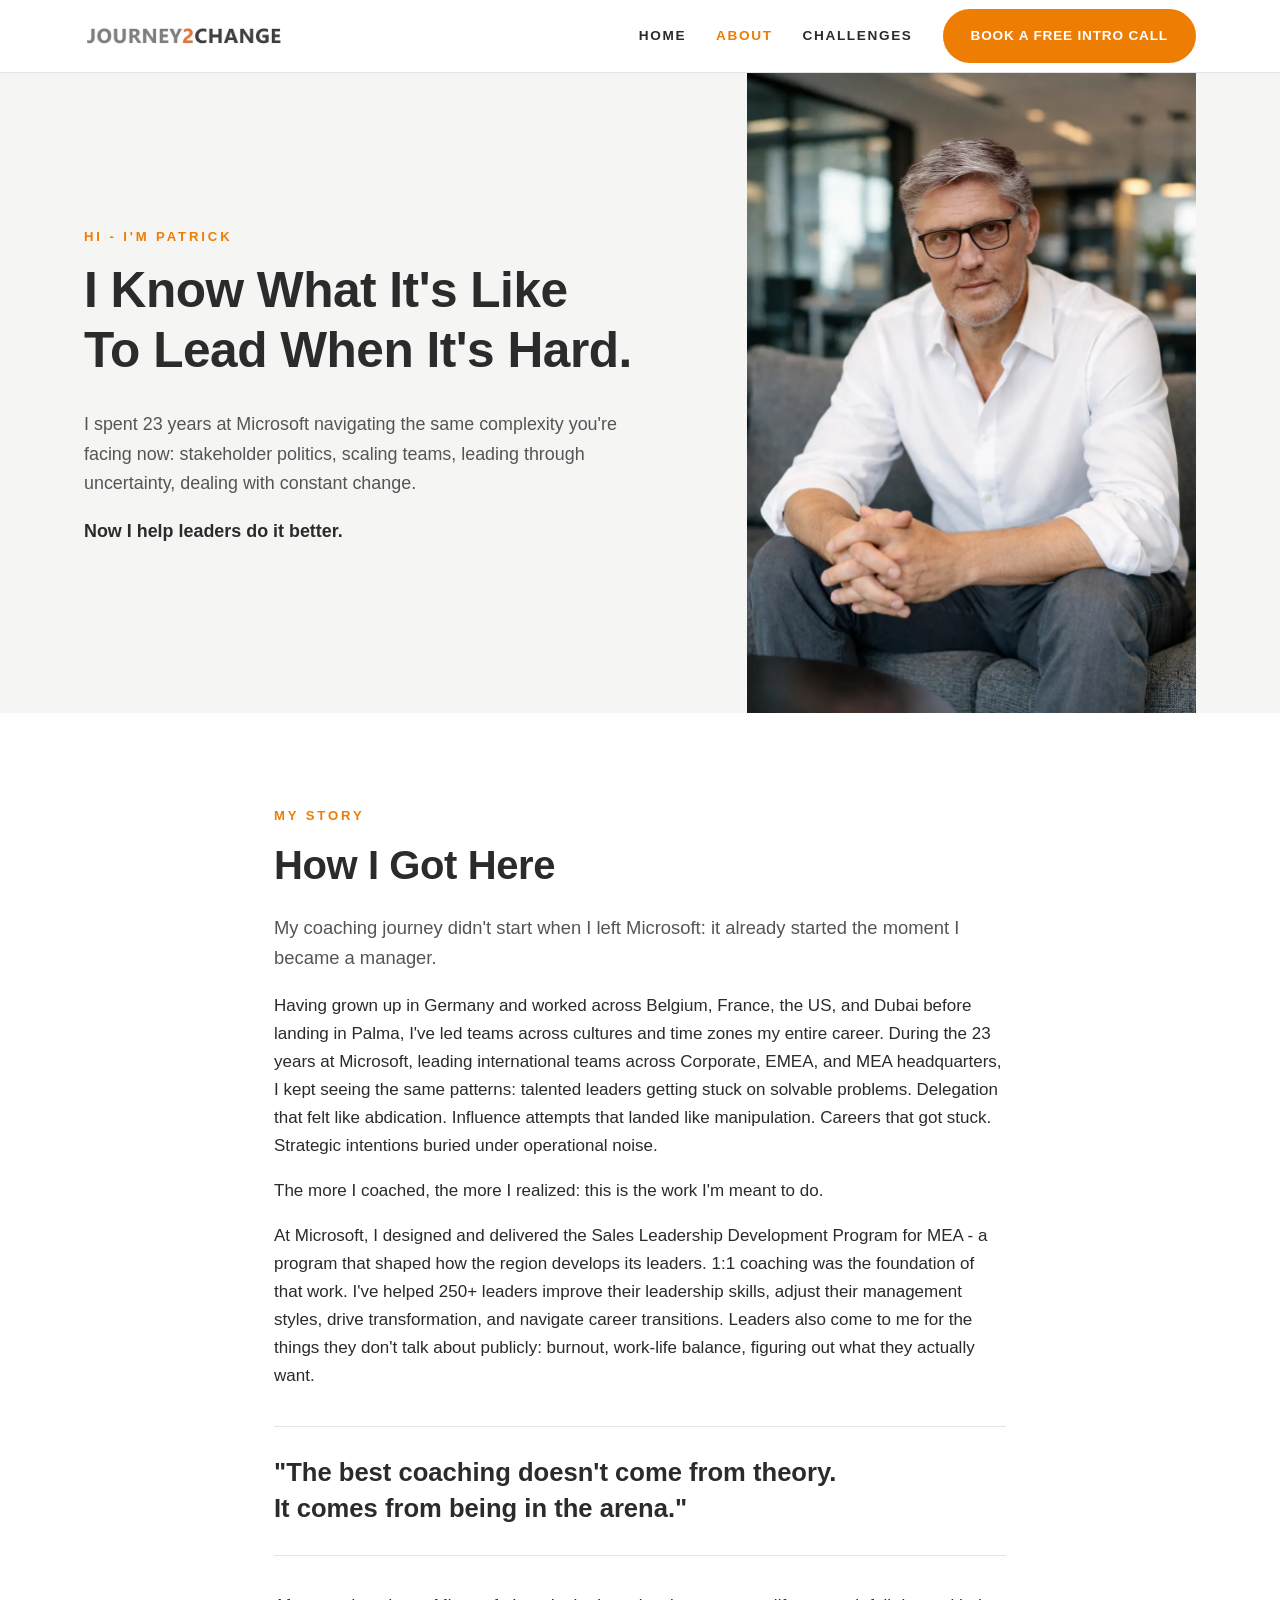
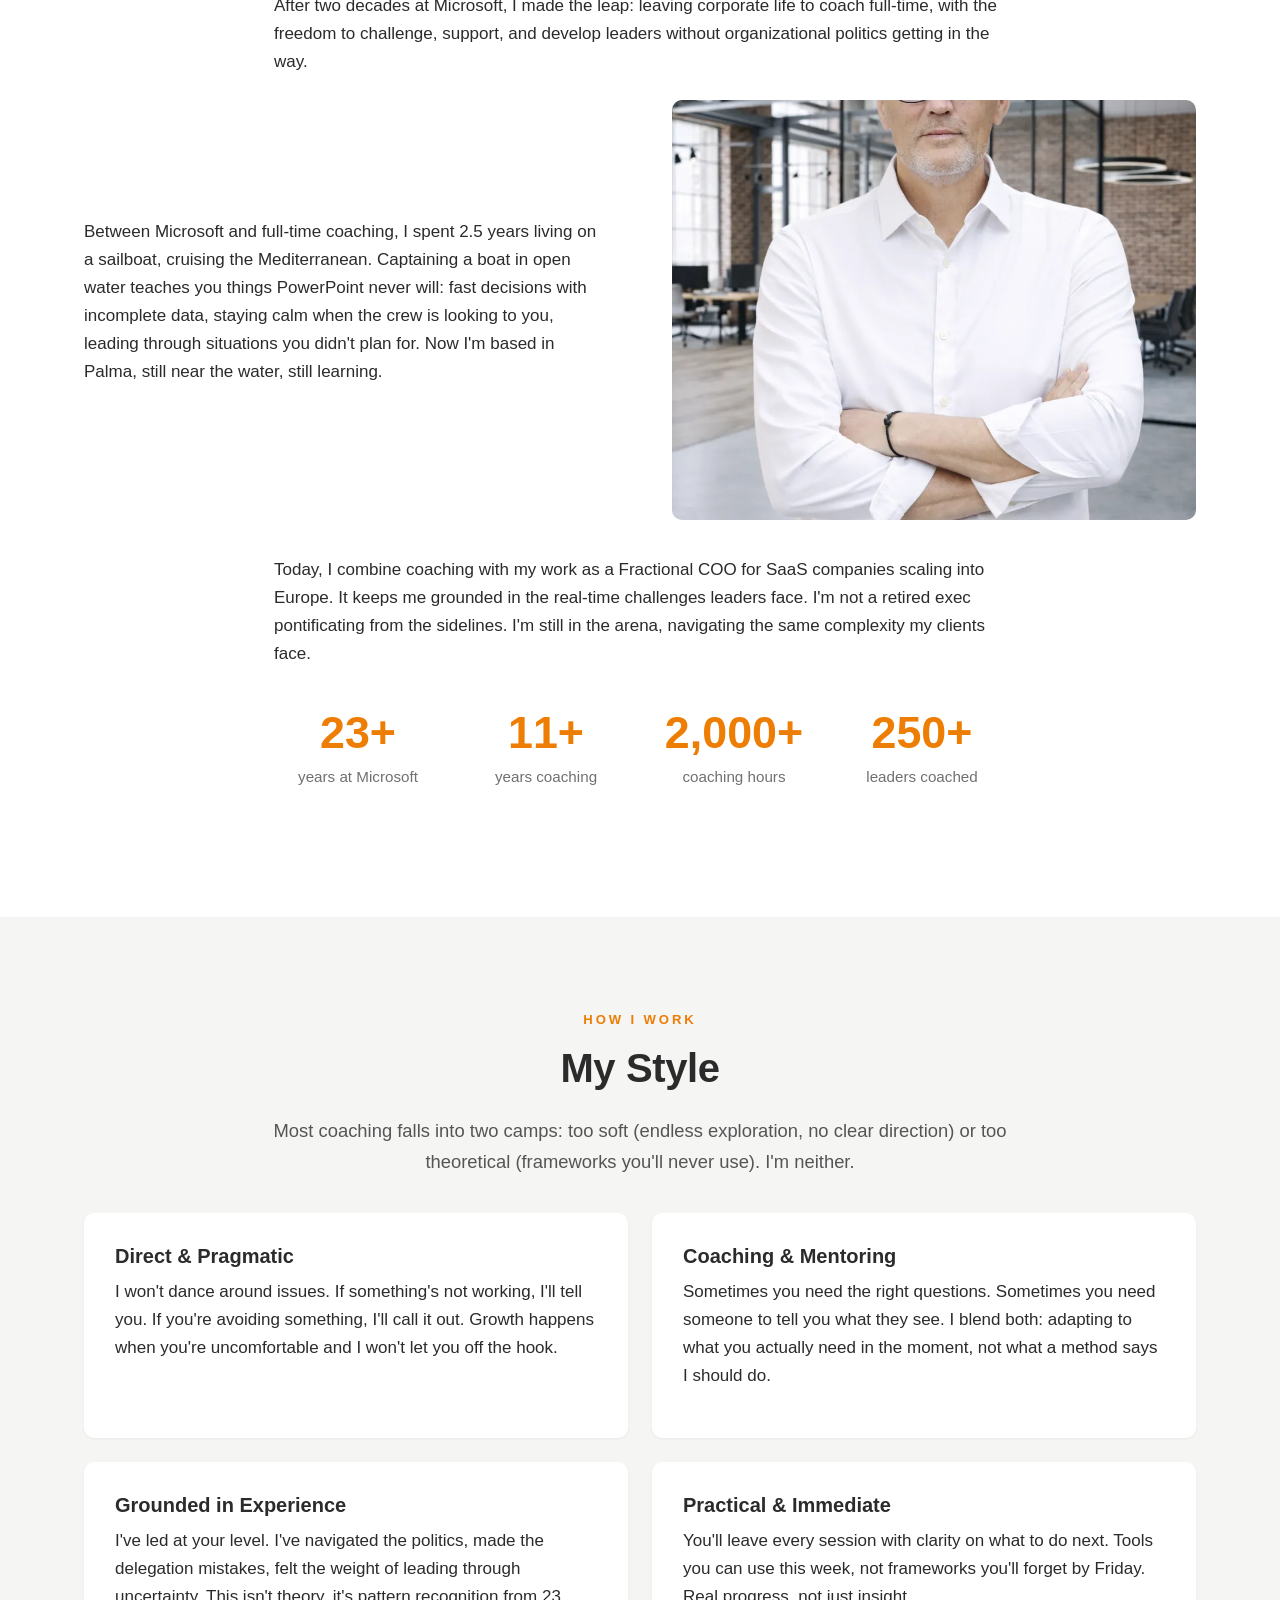
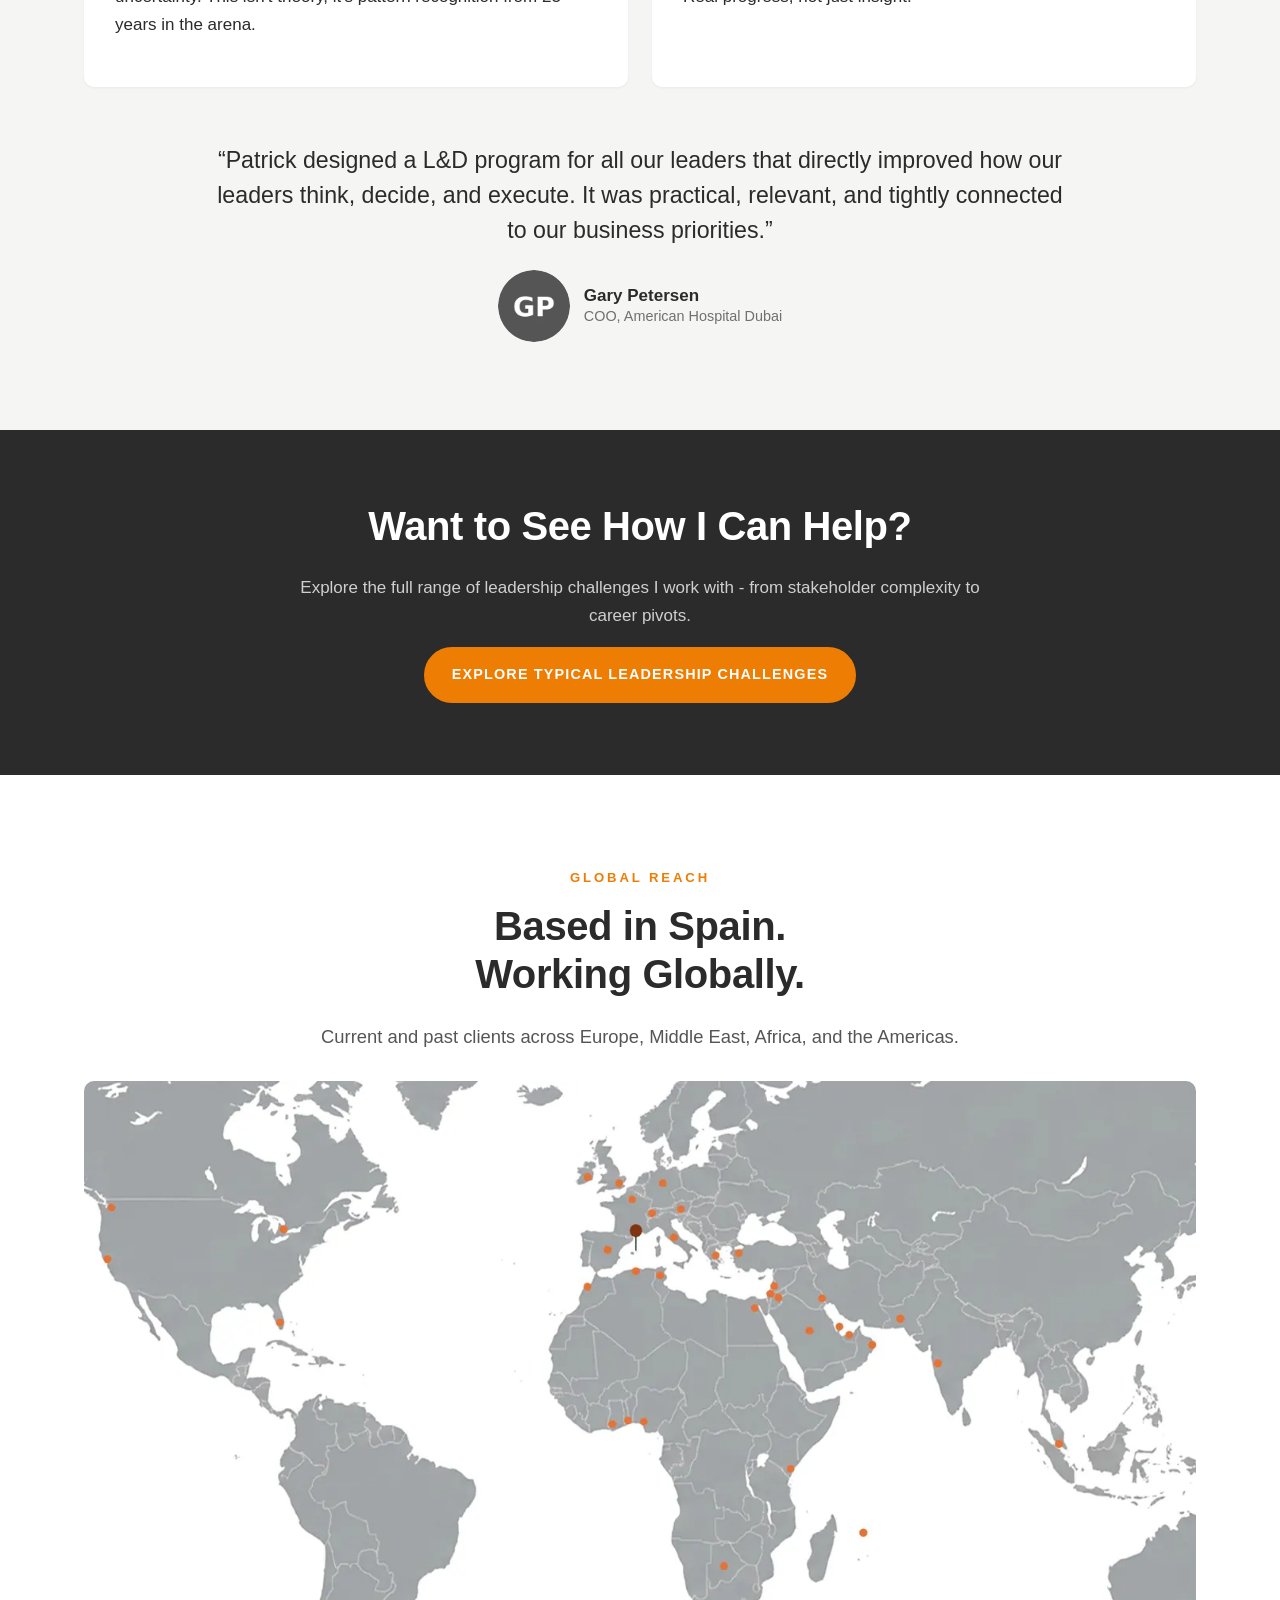
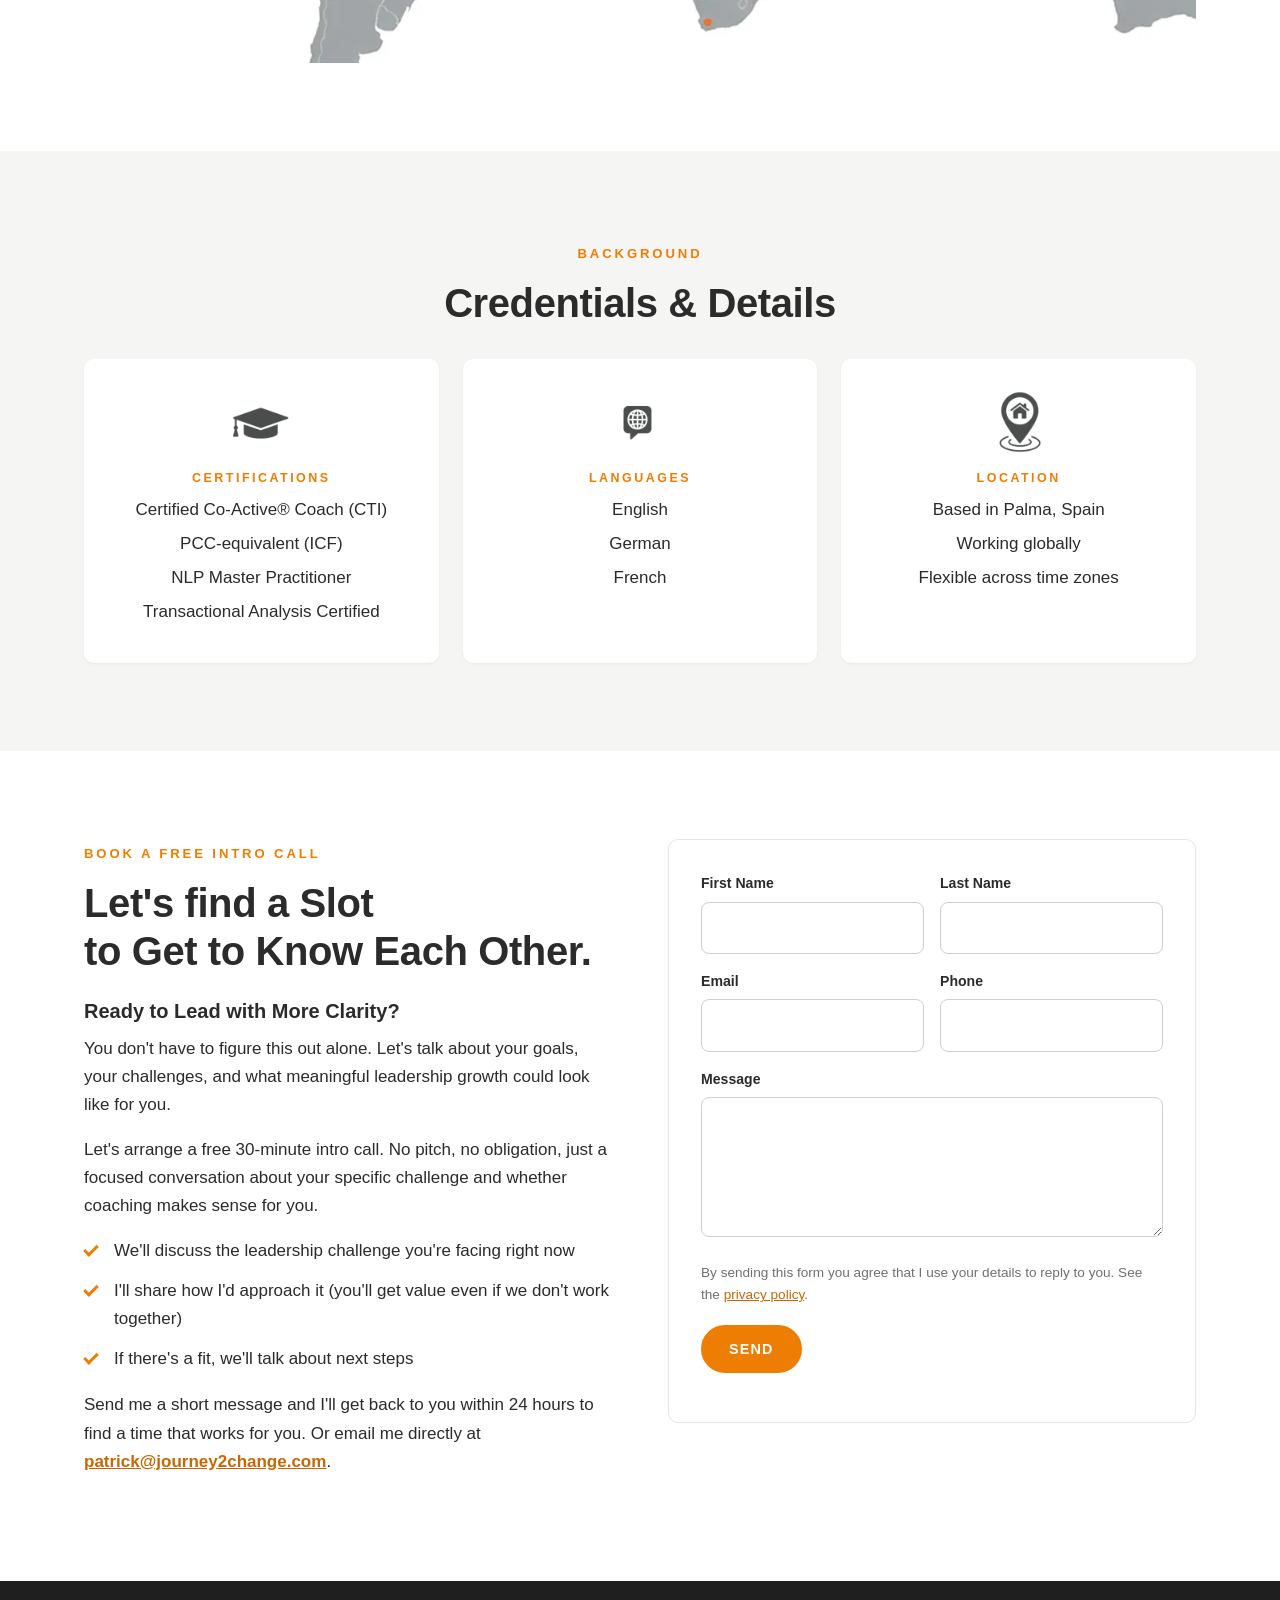
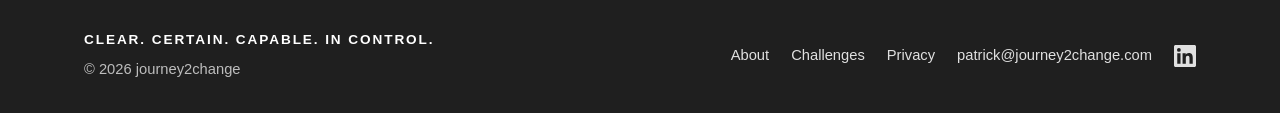
==== about.html @ 8d1d3233 "Rebuild journey2change.com as a static site Home, About, Leadership Challenges and Privacy pages, ca" ====
<!doctype html>
<html lang="en">
<head>
  <meta charset="utf-8">
  <meta name="viewport" content="width=device-width, initial-scale=1">
  <title>About Patrick — Executive Coach | journey2change</title>
  <meta name="description" content="23 years at Microsoft, 11+ years coaching, 250+ leaders coached. Certified Co-Active coach based in Palma, Spain, working globally.">
  <link rel="canonical" href="https://www.journey2change.com/about">
  <meta property="og:type" content="website">
  <meta property="og:title" content="About Patrick — Executive Coach | journey2change">
  <meta property="og:description" content="23 years at Microsoft, 11+ years coaching, 250+ leaders coached. Certified Co-Active coach based in Palma, Spain, working globally.">
  <meta property="og:url" content="https://www.journey2change.com/about">
  <meta property="og:image" content="https://www.journey2change.com/images/og-image.jpg">
  <link rel="icon" href="/favicon.png">
  <link rel="stylesheet" href="/css/style.css">
</head>
<body>

<header class="site-header">
  <div class="container">
    <a class="brand" href="/" aria-label="journey2change home"><img src="/images/logo-j2c.webp" alt="Journey2Change" width="200" height="20"></a>
    <button class="nav-toggle" aria-label="Open menu" aria-expanded="false"><span></span><span></span><span></span></button>
    <nav class="nav" aria-label="Main">
      <a href="/">Home</a>
      <a href="/about" aria-current="page">About</a>
      <a href="/leadership-challenges">Challenges</a>
      <a class="btn" href="#contact">Book a free intro call</a>
    </nav>
  </div>
</header>

<main>

<!-- ============ HERO ============ -->
<section class="hero">
  <div class="container">
    <div class="hero-text">
      <span class="eyebrow">Hi - I'm Patrick</span>
      <h1>I Know What It's Like<br>To Lead When It's Hard.</h1>
      <p>I spent 23 years at Microsoft navigating the same complexity you're facing now: stakeholder politics, scaling teams, leading through uncertainty, dealing with constant change.</p>
      <p><strong>Now I help leaders do it better.</strong></p>
    </div>
    <div class="hero-img">
      <img src="/images/patrick-greysofa.webp" alt="Patrick sitting on a grey sofa" width="900" height="1350" fetchpriority="high">
    </div>
  </div>
</section>

<!-- ============ MY STORY ============ -->
<section id="story">
  <div class="container narrow">
    <span class="eyebrow">My Story</span>
    <h2>How I Got Here</h2>
    <p class="lead">My coaching journey didn't start when I left Microsoft: it already started the moment I became a manager.</p>
    <p>Having grown up in Germany and worked across Belgium, France, the US, and Dubai before landing in Palma, I've led teams across cultures and time zones my entire career. During the 23 years at Microsoft, leading international teams across Corporate, EMEA, and MEA headquarters, I kept seeing the same patterns: talented leaders getting stuck on solvable problems. Delegation that felt like abdication. Influence attempts that landed like manipulation. Careers that got stuck. Strategic intentions buried under operational noise.</p>
    <p>The more I coached, the more I realized: this is the work I'm meant to do.</p>
    <p>At Microsoft, I designed and delivered the Sales Leadership Development Program for MEA - a program that shaped how the region develops its leaders. 1:1 coaching was the foundation of that work. I've helped 250+ leaders improve their leadership skills, adjust their management styles, drive transformation, and navigate career transitions. Leaders also come to me for the things they don't talk about publicly: burnout, work-life balance, figuring out what they actually want.</p>

    <div class="pull-quote">"The best coaching doesn't come from theory.<br>It comes from being in the arena."</div>

    <p>After two decades at Microsoft, I made the leap: leaving corporate life to coach full-time, with the freedom to challenge, support, and develop leaders without organizational politics getting in the way.</p>
  </div>

  <div class="container split" style="margin-top:24px">
    <div>
      <p>Between Microsoft and full-time coaching, I spent 2.5 years living on a sailboat, cruising the Mediterranean. Captaining a boat in open water teaches you things PowerPoint never will: fast decisions with incomplete data, staying calm when the crew is looking to you, leading through situations you didn't plan for. Now I'm based in Palma, still near the water, still learning.</p>
    </div>
    <div>
      <!-- SAILING PHOTO: replace this portrait with images/sailing.webp once the file is available -->
      <img class="portrait story-img" src="/images/patrick-glasshall.webp" alt="Patrick" loading="lazy" width="900" height="1350" style="max-height:420px">
    </div>
  </div>

  <div class="container narrow" style="margin-top:36px">
    <p>Today, I combine coaching with my work as a Fractional COO for SaaS companies scaling into Europe. It keeps me grounded in the real-time challenges leaders face. I'm not a retired exec pontificating from the sidelines. I'm still in the arena, navigating the same complexity my clients face.</p>
    <div class="stats">
      <div><div class="stat-num">23+</div><div class="stat-label">years at Microsoft</div></div>
      <div><div class="stat-num">11+</div><div class="stat-label">years coaching</div></div>
      <div><div class="stat-num">2,000+</div><div class="stat-label">coaching hours</div></div>
      <div><div class="stat-num">250+</div><div class="stat-label">leaders coached</div></div>
    </div>
  </div>
</section>

<!-- ============ MY STYLE ============ -->
<section class="section-soft" id="style">
  <div class="container">
    <div class="center narrow">
      <span class="eyebrow">How I Work</span>
      <h2>My Style</h2>
      <p class="lead">Most coaching falls into two camps: too soft (endless exploration, no clear direction) or too theoretical (frameworks you'll never use). I'm neither.</p>
    </div>
    <div class="style-grid" style="margin-top:36px">
      <div class="card"><h3>Direct &amp; Pragmatic</h3><p>I won't dance around issues. If something's not working, I'll tell you. If you're avoiding something, I'll call it out. Growth happens when you're uncomfortable and I won't let you off the hook.</p></div>
      <div class="card"><h3>Coaching &amp; Mentoring</h3><p>Sometimes you need the right questions. Sometimes you need someone to tell you what they see. I blend both: adapting to what you actually need in the moment, not what a method says I should do.</p></div>
      <div class="card"><h3>Grounded in Experience</h3><p>I've led at your level. I've navigated the politics, made the delegation mistakes, felt the weight of leading through uncertainty. This isn't theory, it's pattern recognition from 23 years in the arena.</p></div>
      <div class="card"><h3>Practical &amp; Immediate</h3><p>You'll leave every session with clarity on what to do next. Tools you can use this week, not frameworks you'll forget by Friday. Real progress, not just insight.</p></div>
    </div>

    <div class="feature-quote">
      <blockquote>“Patrick designed a L&amp;D program for all our leaders that directly improved how our leaders think, decide, and execute. It was practical, relevant, and tightly connected to our business priorities.”</blockquote>
      <div class="person">
        <img src="/images/clients/gary-petersen.webp" alt="Gary Petersen" loading="lazy">
        <div><div class="person-name">Gary Petersen</div><div class="person-role">COO, American Hospital Dubai</div></div>
      </div>
    </div>
  </div>
</section>

<!-- ============ CHALLENGES TEASER ============ -->
<section class="cta-band">
  <div class="container narrow">
    <h2>Want to See How I Can Help?</h2>
    <p>Explore the full range of leadership challenges I work with - from stakeholder complexity to career pivots.</p>
    <div class="btn-row" style="justify-content:center"><a class="btn" href="/leadership-challenges">Explore typical leadership challenges</a></div>
  </div>
</section>

<!-- ============ GLOBAL REACH ============ -->
<section id="global">
  <div class="container">
    <div class="center narrow">
      <span class="eyebrow">Global Reach</span>
      <h2>Based in Spain.<br>Working Globally.</h2>
      <p class="lead">Current and past clients across Europe, Middle East, Africa, and the Americas.</p>
    </div>
    <div class="map" style="margin-top:28px"><img src="/images/world-map.webp" alt="World map showing client locations across Europe, the Middle East, Africa and the Americas" loading="lazy" width="1400" height="733"></div>
  </div>
</section>

<!-- ============ CREDENTIALS ============ -->
<section class="section-soft" id="credentials">
  <div class="container">
    <div class="center">
      <span class="eyebrow">Background</span>
      <h2>Credentials &amp; Details</h2>
    </div>
    <div class="cred-grid" style="margin-top:32px">
      <div class="card">
        <img src="/images/icons/certifications.webp" alt="" loading="lazy">
        <span class="label">Certifications</span>
        <ul><li>Certified Co-Active® Coach (CTI)</li><li>PCC-equivalent (ICF)</li><li>NLP Master Practitioner</li><li>Transactional Analysis Certified</li></ul>
      </div>
      <div class="card">
        <img src="/images/icons/languages.webp" alt="" loading="lazy">
        <span class="label">Languages</span>
        <ul><li>English</li><li>German</li><li>French</li></ul>
      </div>
      <div class="card">
        <img src="/images/icons/location.webp" alt="" loading="lazy">
        <span class="label">Location</span>
        <ul><li>Based in Palma, Spain</li><li>Working globally</li><li>Flexible across time zones</li></ul>
      </div>
    </div>
  </div>
</section>

<!-- ============ CONTACT ============ -->
<section id="contact">
  <div class="container contact-grid">
    <div>
      <span class="eyebrow">Book a Free Intro Call</span>
      <h2>Let's find a Slot<br>to Get to Know Each Other.</h2>
      <h3>Ready to Lead with More Clarity?</h3>
      <p>You don't have to figure this out alone. Let's talk about your goals, your challenges, and what meaningful leadership growth could look like for you.</p>
      <p>Let's arrange a free 30-minute intro call. No pitch, no obligation, just a focused conversation about your specific challenge and whether coaching makes sense for you.</p>
      <ul class="check-list">
        <li>We'll discuss the leadership challenge you're facing right now</li>
        <li>I'll share how I'd approach it (you'll get value even if we don't work together)</li>
        <li>If there's a fit, we'll talk about next steps</li>
      </ul>
      <p class="contact-direct">Send me a short message and I'll get back to you within 24 hours to find a time that works for you. Or email me directly at <a href="mailto:patrick@journey2change.com">patrick@journey2change.com</a>.</p>
    </div>

    <form class="contact-form">
      <div class="form-row">
        <div class="field"><label for="fn">First Name</label><input id="fn" name="first_name" autocomplete="given-name" required></div>
        <div class="field"><label for="ln">Last Name</label><input id="ln" name="last_name" autocomplete="family-name"></div>
      </div>
      <div class="form-row">
        <div class="field"><label for="em">Email</label><input id="em" name="email" type="email" autocomplete="email" required></div>
        <div class="field"><label for="ph">Phone</label><input id="ph" name="phone" type="tel" autocomplete="tel"></div>
      </div>
      <div class="field"><label for="msg">Message</label><textarea id="msg" name="message" required></textarea></div>
      <input class="hp" type="text" name="_gotcha" tabindex="-1" autocomplete="off" aria-hidden="true">
      <p class="form-consent">By sending this form you agree that I use your details to reply to you. See the <a href="/privacy">privacy policy</a>.</p>
      <button class="btn" type="submit">Send</button>
      <p class="form-status" role="status" aria-live="polite"></p>
    </form>
  </div>
</section>

</main>

<footer class="site-footer">
  <div class="container">
    <div>
      <div class="footer-tagline">CLEAR. CERTAIN. CAPABLE. IN CONTROL.</div>
      <div style="margin-top:6px">© <span data-year>2026</span> journey2change</div>
    </div>
    <div class="footer-links">
      <a href="/about">About</a>
      <a href="/leadership-challenges">Challenges</a>
      <a href="/privacy">Privacy</a>
      <a href="mailto:patrick@journey2change.com">patrick@journey2change.com</a>
      <a href="https://www.linkedin.com/in/patrickschellscheidt/" target="_blank" rel="noopener" aria-label="LinkedIn"><svg viewBox="0 0 24 24" aria-hidden="true"><path d="M20.45 20.45h-3.56v-5.57c0-1.33-.02-3.04-1.85-3.04-1.85 0-2.14 1.45-2.14 2.94v5.67H9.34V9h3.42v1.56h.05c.48-.9 1.64-1.85 3.37-1.85 3.6 0 4.27 2.37 4.27 5.46v6.28zM5.34 7.43a2.06 2.06 0 1 1 0-4.13 2.06 2.06 0 0 1 0 4.13zM7.12 20.45H3.56V9h3.56v11.45zM22.22 0H1.77C.79 0 0 .77 0 1.73v20.54C0 23.23.79 24 1.77 24h20.45c.98 0 1.78-.77 1.78-1.73V1.73C24 .77 23.2 0 22.22 0z"/></svg></a>
    </div>
  </div>
</footer>

<script src="/js/site.js" defer></script>
</body>
</html>
---- css/style.css ----
/* =========================================================
   journey2change — shared styles
   Colours and fonts live at the top so they are easy to change.
   ========================================================= */

:root {
  --orange: #EE7D04;
  --orange-dark: #C96800;
  --ink: #2B2B2B;
  --ink-soft: #555555;
  --muted: #707070;
  --line: #E4E4E4;
  --bg: #FFFFFF;
  --bg-soft: #F5F5F4;
  --bg-dark: #2B2B2B;
  --radius: 10px;
  --max: 1160px;
  --font: "Avenir Next", Avenir, "Segoe UI", "Helvetica Neue", Helvetica, Arial, sans-serif;
}

*, *::before, *::after { box-sizing: border-box; }

html { scroll-behavior: smooth; scroll-padding-top: 84px; }

body {
  margin: 0;
  font-family: var(--font);
  font-size: 17px;
  line-height: 1.65;
  color: var(--ink);
  background: var(--bg);
  -webkit-font-smoothing: antialiased;
}

img { max-width: 100%; height: auto; display: block; }
a { color: var(--orange-dark); }
a:hover { color: var(--orange); }

h1, h2, h3, h4 { line-height: 1.2; margin: 0 0 .6em; font-weight: 700; color: var(--ink); }
h1 { font-size: clamp(2rem, 4.2vw, 3.1rem); letter-spacing: -.01em; }
h2 { font-size: clamp(1.7rem, 3.2vw, 2.5rem); letter-spacing: -.01em; }
h3 { font-size: 1.25rem; }
p { margin: 0 0 1em; }

.container { max-width: var(--max); margin: 0 auto; padding: 0 24px; }

.eyebrow {
  display: inline-block;
  color: var(--orange);
  font-size: .82rem;
  font-weight: 700;
  letter-spacing: .22em;
  text-transform: uppercase;
  margin-bottom: 14px;
}

.lead { font-size: 1.15rem; color: var(--ink-soft); }
.accent { color: var(--orange); }

section { padding: 88px 0; }
.section-soft { background: var(--bg-soft); }
.section-dark { background: var(--bg-dark); color: #F2F2F2; }
.section-dark h2, .section-dark h3 { color: #FFFFFF; }
.center { text-align: center; }
.narrow { max-width: 780px; margin-left: auto; margin-right: auto; }

/* ---------- Header ---------- */
.site-header {
  position: sticky; top: 0; z-index: 50;
  background: rgba(255,255,255,.96);
  backdrop-filter: blur(6px);
  border-bottom: 1px solid var(--line);
}
.site-header .container { display: flex; align-items: center; justify-content: space-between; height: 72px; gap: 20px; }
.brand img { width: 200px; }
.nav { display: flex; align-items: center; gap: 30px; }
.nav a { color: var(--ink); text-decoration: none; font-size: .85rem; font-weight: 600; letter-spacing: .12em; text-transform: uppercase; }
.nav a:hover, .nav a[aria-current="page"] { color: var(--orange); }
.nav .btn { color: #fff; letter-spacing: .06em; }
.nav-toggle { display: none; background: none; border: 0; padding: 8px; cursor: pointer; }
.nav-toggle span { display: block; width: 24px; height: 2px; background: var(--ink); margin: 5px 0; transition: .2s; }

@media (max-width: 860px) {
  .nav-toggle { display: block; }
  .nav {
    position: absolute; top: 72px; left: 0; right: 0;
    flex-direction: column; align-items: flex-start; gap: 0;
    background: #fff; border-bottom: 1px solid var(--line);
    padding: 8px 24px 20px; display: none;
  }
  .nav.open { display: flex; }
  .nav a { padding: 12px 0; width: 100%; }
  .nav .btn { margin-top: 8px; width: auto; padding: 12px 22px; }
  .brand img { width: 170px; }
}

/* ---------- Buttons ---------- */
.btn {
  display: inline-block;
  background: var(--orange);
  color: #fff;
  text-decoration: none;
  font-weight: 700;
  font-size: .9rem;
  letter-spacing: .08em;
  text-transform: uppercase;
  padding: 14px 26px;
  border-radius: 999px;
  border: 2px solid var(--orange);
  transition: background .15s, color .15s;
  cursor: pointer;
  font-family: inherit;
}
.btn:hover { background: var(--orange-dark); border-color: var(--orange-dark); color: #fff; }
.btn-outline { background: transparent; color: var(--orange-dark); }
.btn-outline:hover { background: var(--orange); color: #fff; }
.btn-row { display: flex; flex-wrap: wrap; gap: 14px; margin-top: 10px; }
.btn-note { font-size: .92rem; color: var(--muted); margin-top: 14px; font-style: italic; }
.center .btn-row { justify-content: center; }

/* ---------- Hero ---------- */
.hero { padding: 0; background: var(--bg-soft); }
.hero .container { display: grid; grid-template-columns: 1.15fr .85fr; gap: 56px; align-items: center; }
.hero-text { padding: 72px 0; }
.hero-text p { font-size: 1.12rem; color: var(--ink-soft); max-width: 560px; }
.hero-text strong { color: var(--ink); }
.hero-img { align-self: stretch; }
.hero-img img { width: 100%; height: 100%; max-height: 640px; object-fit: cover; object-position: center 20%; }

@media (max-width: 860px) {
  .hero .container { grid-template-columns: 1fr; gap: 0; }
  .hero-text { padding: 48px 0 32px; }
  .hero-img { margin: 0 -24px; }
  .hero-img img { max-height: 460px; }
}

/* ---------- Stats ---------- */
.stats { display: grid; grid-template-columns: repeat(4, 1fr); gap: 20px; margin: 40px 0; text-align: center; }
.stat-num { font-size: clamp(2rem, 4vw, 2.8rem); font-weight: 700; color: var(--orange); line-height: 1.1; }
.stat-label { color: var(--muted); font-size: .95rem; margin-top: 6px; }
@media (max-width: 640px) { .stats { grid-template-columns: repeat(2, 1fr); row-gap: 32px; } }

/* ---------- Exec summary ---------- */
.summary-grid { display: grid; grid-template-columns: 1fr 1fr; gap: 28px 56px; }
.summary-grid h3 { margin-bottom: .4em; }
.summary-block { margin-bottom: 8px; }
@media (max-width: 760px) { .summary-grid { grid-template-columns: 1fr; } }

/* ---------- Lists ---------- */
.check-list { list-style: none; padding: 0; margin: 0 0 1em; }
.check-list li { position: relative; padding-left: 30px; margin-bottom: 12px; }
.check-list li::before {
  content: ""; position: absolute; left: 0; top: .45em;
  width: 14px; height: 8px;
  border-left: 3px solid var(--orange); border-bottom: 3px solid var(--orange);
  transform: rotate(-45deg);
}
.cross-list { list-style: none; padding: 0; margin: 0; }
.cross-list li { position: relative; padding-left: 30px; margin-bottom: 12px; }
.cross-list li::before { content: "\00d7"; position: absolute; left: 2px; top: -3px; font-size: 1.5rem; color: var(--muted); }
.question-list { list-style: none; padding: 0; margin: 0 0 1.4em; }
.question-list li { border-left: 3px solid var(--orange); padding: 6px 0 6px 18px; margin-bottom: 14px; font-weight: 600; }

/* ---------- Logos ---------- */
.logos { display: flex; flex-wrap: wrap; align-items: center; justify-content: center; gap: 28px 52px; margin-top: 24px; }
.logos img { height: 34px; width: auto; filter: grayscale(1); opacity: .75; transition: .2s; }
.logos img:hover { filter: none; opacity: 1; }
.logos img.tall { height: 48px; }
.logos-label { text-align: center; color: var(--muted); font-size: .85rem; letter-spacing: .2em; text-transform: uppercase; font-weight: 700; }

/* ---------- Two column ---------- */
.split { display: grid; grid-template-columns: 1fr 1fr; gap: 64px; align-items: center; }
.split.wide-text { grid-template-columns: 1.3fr .7fr; }
.split img.portrait { border-radius: var(--radius); width: 100%; max-height: 640px; object-fit: cover; }
@media (max-width: 860px) { .split, .split.wide-text { grid-template-columns: 1fr; gap: 36px; } }

/* ---------- Cards ---------- */
.cards { display: grid; gap: 24px; }
.cards-3 { grid-template-columns: repeat(3, 1fr); }
.cards-2 { grid-template-columns: repeat(2, 1fr); }
.cards-4 { grid-template-columns: repeat(4, 1fr); }
@media (max-width: 960px) { .cards-3, .cards-4 { grid-template-columns: 1fr 1fr; } }
@media (max-width: 640px) { .cards-3, .cards-2, .cards-4 { grid-template-columns: 1fr; } }

.card {
  background: #fff;
  border: 1px solid var(--line);
  border-radius: var(--radius);
  padding: 30px;
}
.section-soft .card { border-color: transparent; box-shadow: 0 1px 3px rgba(0,0,0,.05); }
.card h3 { margin-bottom: .5em; }
.card .outcome { border-top: 1px solid var(--line); margin-top: 18px; padding-top: 16px; }
.card .outcome strong { display: block; color: var(--orange); font-size: .8rem; letter-spacing: .18em; text-transform: uppercase; margin-bottom: 4px; }

.step-num { color: var(--orange); font-weight: 700; font-size: .8rem; letter-spacing: .2em; text-transform: uppercase; margin-bottom: 8px; }

/* ---------- Testimonials ---------- */
.quote-card { display: flex; flex-direction: column; justify-content: space-between; }
.quote-card blockquote { margin: 0 0 22px; font-size: 1.02rem; color: var(--ink); position: relative; padding-top: 30px; }
.quote-card blockquote::before {
  content: "\201C"; position: absolute; top: -14px; left: -4px;
  font-size: 4rem; line-height: 1; color: var(--orange); font-family: Georgia, serif;
}
.person { display: flex; align-items: center; gap: 14px; }
.person img { width: 56px; height: 56px; border-radius: 50%; object-fit: cover; flex: none; }
.person-name { font-weight: 700; line-height: 1.3; }
.person-role { color: var(--muted); font-size: .9rem; line-height: 1.35; }

.feature-quote { max-width: 860px; margin: 56px auto 0; text-align: center; }
.feature-quote blockquote { font-size: clamp(1.15rem, 2.2vw, 1.45rem); line-height: 1.5; margin: 0 0 22px; font-weight: 500; }
.feature-quote .person { justify-content: center; text-align: left; }
.feature-quote .person img { width: 72px; height: 72px; }

.pull-quote {
  border-top: 1px solid var(--line); border-bottom: 1px solid var(--line);
  padding: 28px 0; margin: 36px 0;
  font-size: clamp(1.25rem, 2.4vw, 1.6rem); font-weight: 700; line-height: 1.4;
}

/* ---------- CTA band ---------- */
.cta-band { background: var(--bg-dark); color: #EDEDED; text-align: center; padding: 72px 0; }
.cta-band h2 { color: #fff; }
.cta-band p { color: #CFCFCF; }
.cta-band .btn-note { color: #AFAFAF; }

/* ---------- Contact ---------- */
.contact-grid { display: grid; grid-template-columns: 1fr 1fr; gap: 56px; align-items: start; }
@media (max-width: 860px) { .contact-grid { grid-template-columns: 1fr; gap: 36px; } }
.contact-form { background: #fff; border-radius: var(--radius); padding: 32px; border: 1px solid var(--line); }
.form-row { display: grid; grid-template-columns: 1fr 1fr; gap: 16px; }
@media (max-width: 560px) { .form-row { grid-template-columns: 1fr; } }
.field { margin-bottom: 16px; }
.field label { display: block; font-size: .88rem; font-weight: 600; margin-bottom: 6px; }
.field input, .field textarea {
  width: 100%; font: inherit; font-size: 1rem;
  padding: 12px 14px; border: 1px solid #CFCFCF; border-radius: 8px; background: #fff; color: var(--ink);
}
.field input:focus, .field textarea:focus { outline: 2px solid var(--orange); outline-offset: 1px; border-color: var(--orange); }
.field textarea { min-height: 140px; resize: vertical; }
.hp { position: absolute; left: -9999px; }
.form-consent { font-size: .85rem; color: var(--muted); margin: 4px 0 18px; }
.form-status { margin-top: 14px; font-weight: 600; }
.form-status.ok { color: #2E7D32; }
.form-status.err { color: #C62828; }
.contact-direct { margin-top: 18px; }
.contact-direct a { font-weight: 700; }

/* ---------- Challenges page ---------- */
.chip-nav { display: flex; flex-wrap: wrap; gap: 10px; justify-content: center; margin-top: 28px; }
.chip-nav a { text-decoration: none; border: 1px solid var(--line); background: #fff; color: var(--ink); padding: 8px 18px; border-radius: 999px; font-size: .92rem; font-weight: 600; }
.chip-nav a:hover { border-color: var(--orange); color: var(--orange-dark); }

.overview { display: grid; grid-template-columns: repeat(4, 1fr); gap: 24px; margin-top: 44px; }
.overview h3 { font-size: 1.05rem; color: var(--orange); }
.overview ul { list-style: none; margin: 0; padding: 0; }
.overview li { margin-bottom: 8px; }
.overview a { color: var(--ink); text-decoration: none; }
.overview a:hover { color: var(--orange-dark); text-decoration: underline; }
@media (max-width: 860px) { .overview { grid-template-columns: 1fr 1fr; } }
@media (max-width: 520px) { .overview { grid-template-columns: 1fr; } }

.challenge-group { margin-bottom: 64px; }
.challenge-group > h2 { border-bottom: 3px solid var(--orange); display: inline-block; padding-bottom: 6px; margin-bottom: 28px; }
.challenge { background: #fff; border: 1px solid var(--line); border-radius: var(--radius); padding: 30px 32px; margin-bottom: 20px; }
.challenge h3 { font-size: 1.35rem; }
.challenge .cols { display: grid; grid-template-columns: 1fr 1fr; gap: 36px; }
@media (max-width: 760px) { .challenge .cols { grid-template-columns: 1fr; gap: 12px; } }
.label { color: var(--orange); font-size: .78rem; font-weight: 700; letter-spacing: .2em; text-transform: uppercase; margin-bottom: 8px; display: block; }
.challenge .feels p { color: var(--ink-soft); }

/* ---------- About page ---------- */
.style-grid { display: grid; grid-template-columns: 1fr 1fr; gap: 24px; }
@media (max-width: 760px) { .style-grid { grid-template-columns: 1fr; } }
.story-img { border-radius: var(--radius); }
.map img { width: 100%; border-radius: var(--radius); }
.cred-grid { display: grid; grid-template-columns: repeat(3, 1fr); gap: 24px; }
.cred-grid .card { text-align: center; }
.cred-grid img { width: 64px; height: 64px; object-fit: contain; margin: 0 auto 14px; }
.cred-grid ul { list-style: none; padding: 0; margin: 0; }
.cred-grid li { margin-bottom: 6px; }
@media (max-width: 760px) { .cred-grid { grid-template-columns: 1fr; } }

/* ---------- Legal page ---------- */
.legal h2 { font-size: 1.4rem; margin-top: 1.8em; }

/* ---------- Footer ---------- */
.site-footer { background: #1F1F1F; color: #BDBDBD; padding: 48px 0 32px; font-size: .92rem; }
.site-footer .container { display: flex; flex-wrap: wrap; justify-content: space-between; align-items: center; gap: 20px; }
.site-footer a { color: #E0E0E0; text-decoration: none; }
.site-footer a:hover { color: var(--orange); }
.footer-tagline { color: #fff; font-weight: 700; letter-spacing: .14em; font-size: .85rem; }
.footer-links { display: flex; flex-wrap: wrap; gap: 22px; align-items: center; }
.footer-links svg { width: 22px; height: 22px; fill: currentColor; vertical-align: middle; }
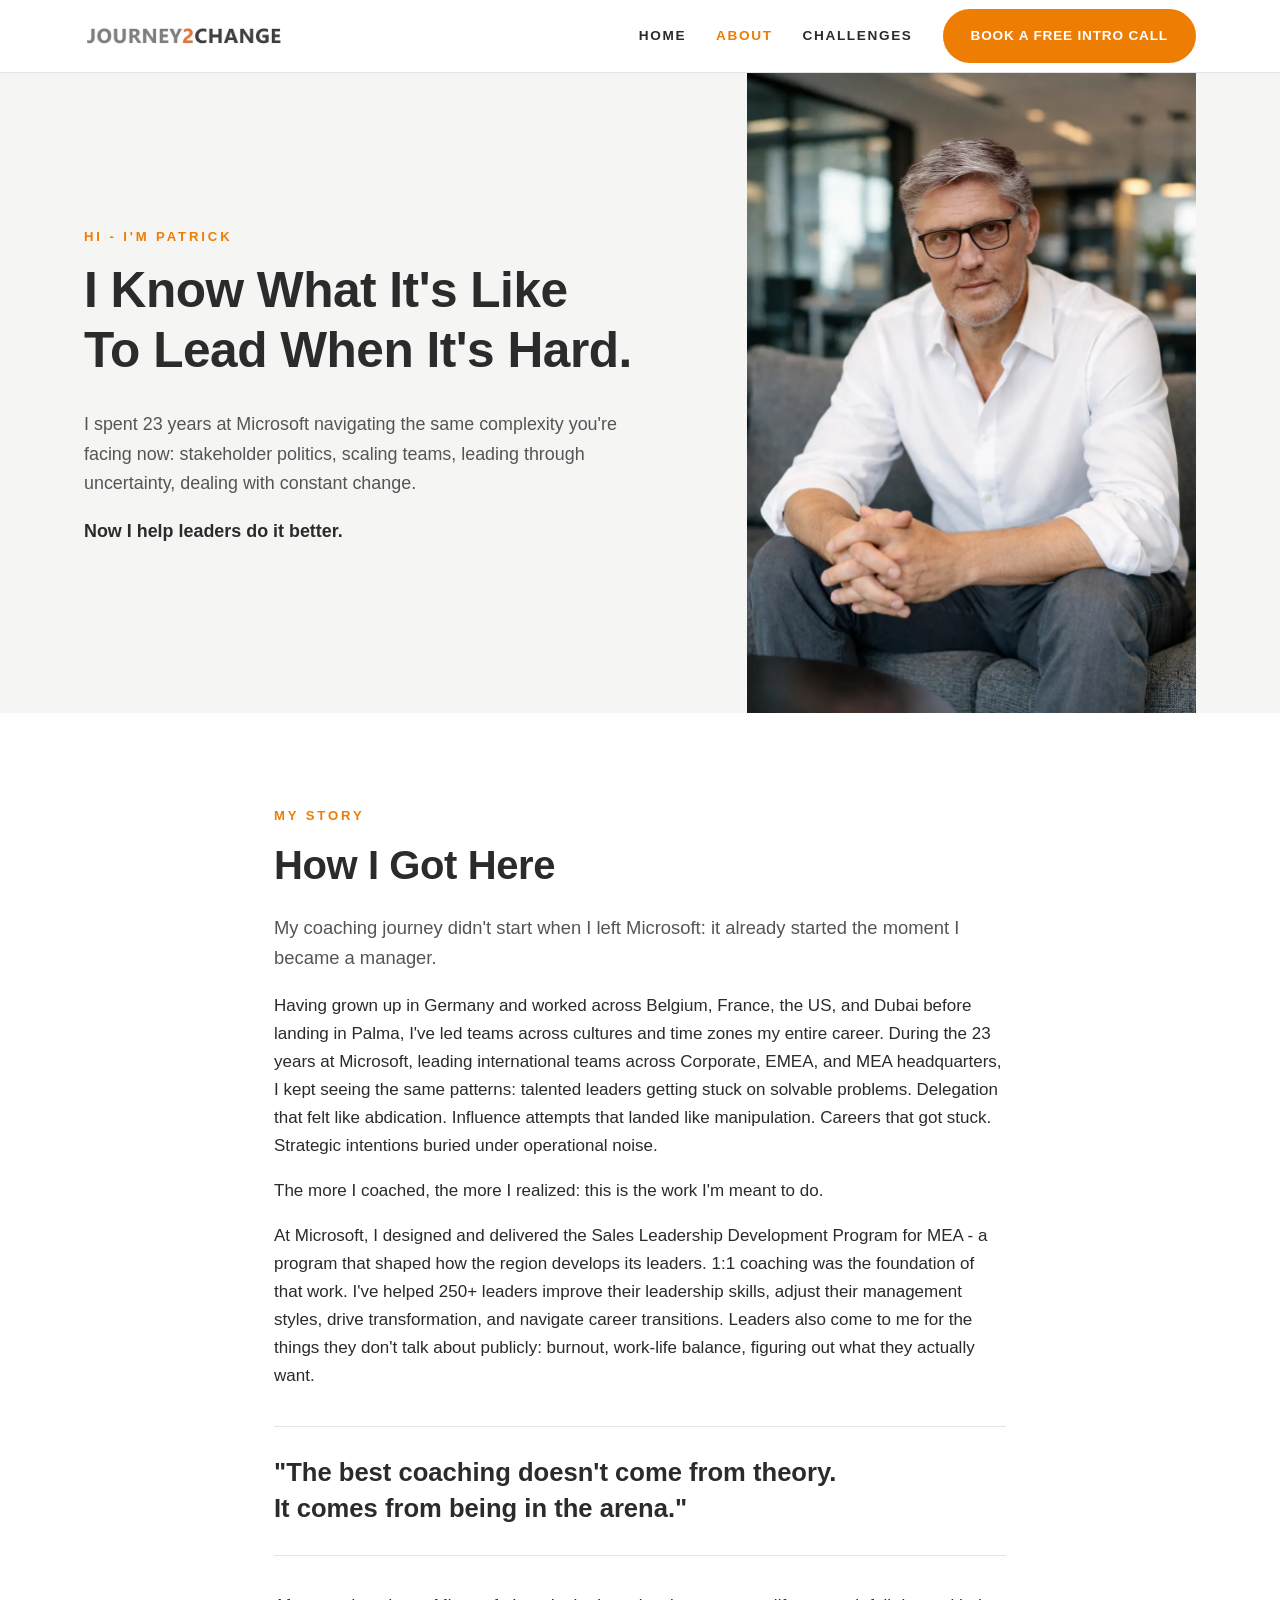
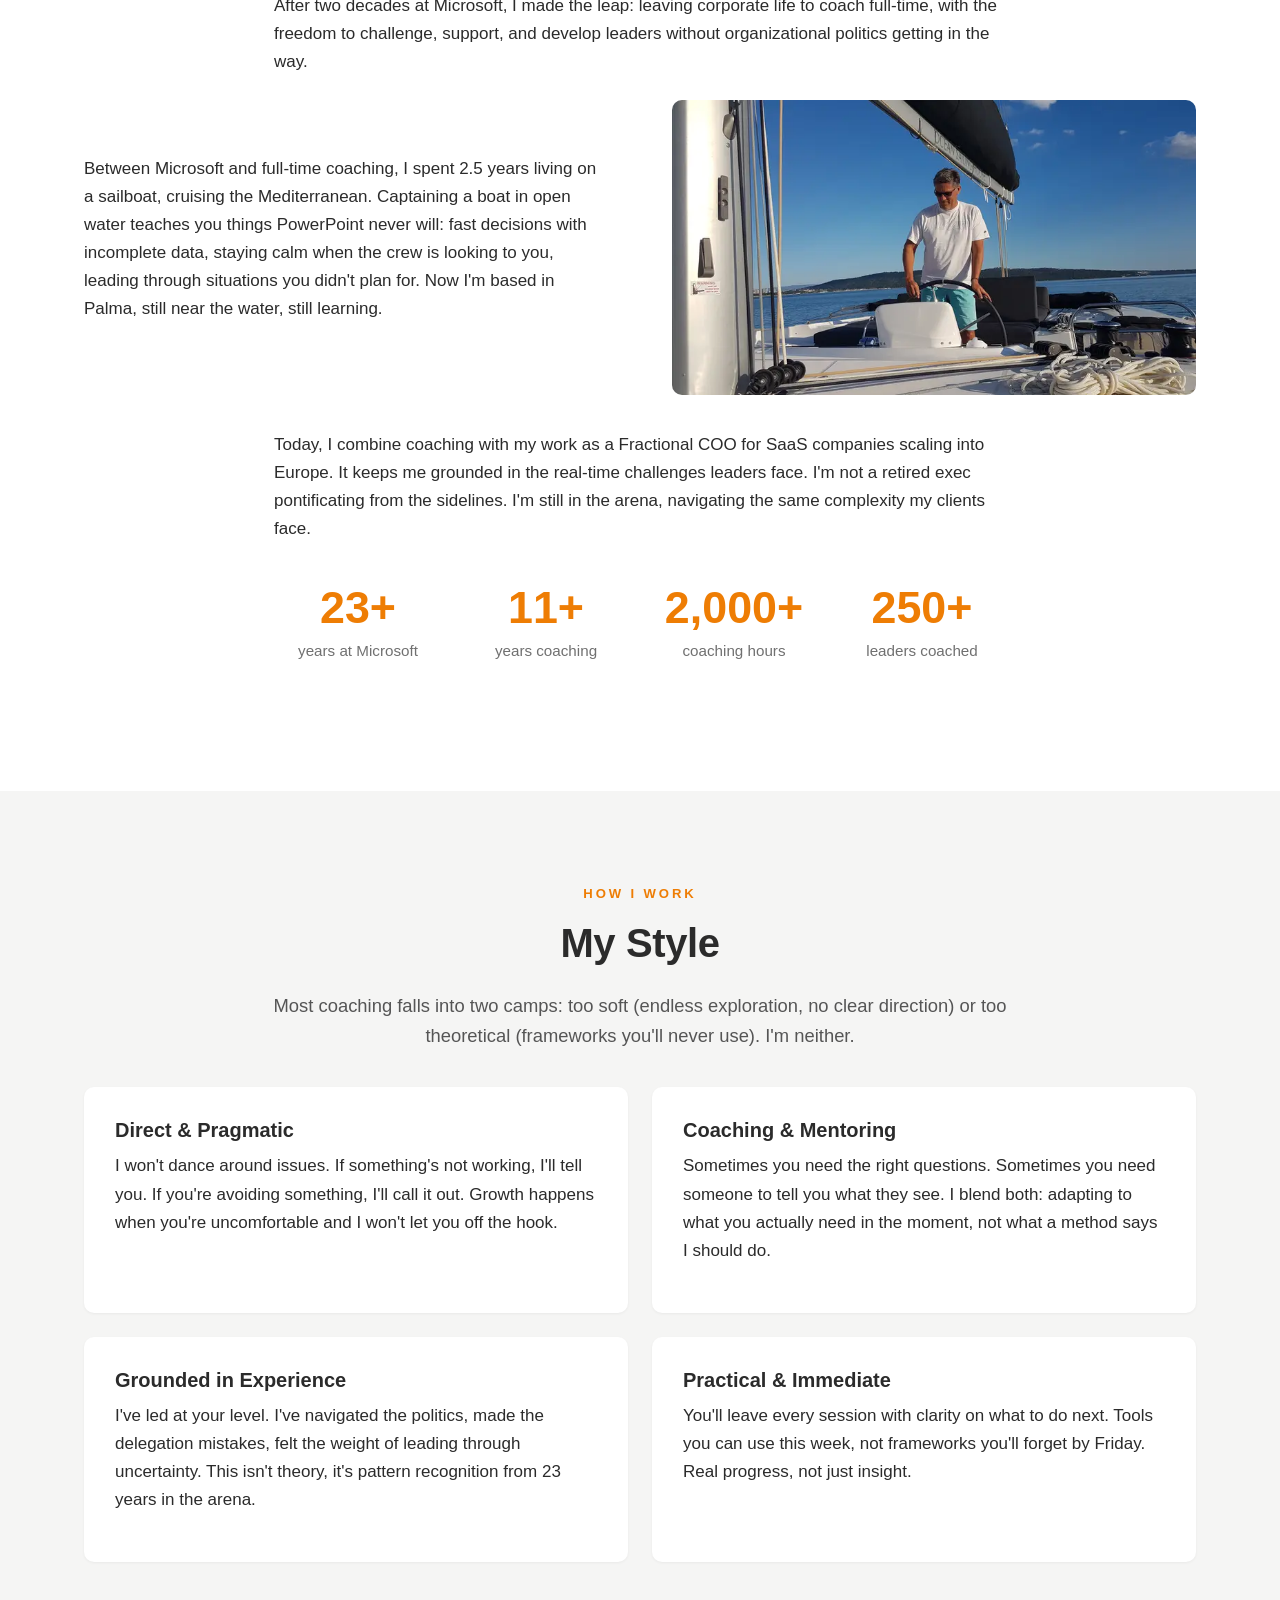
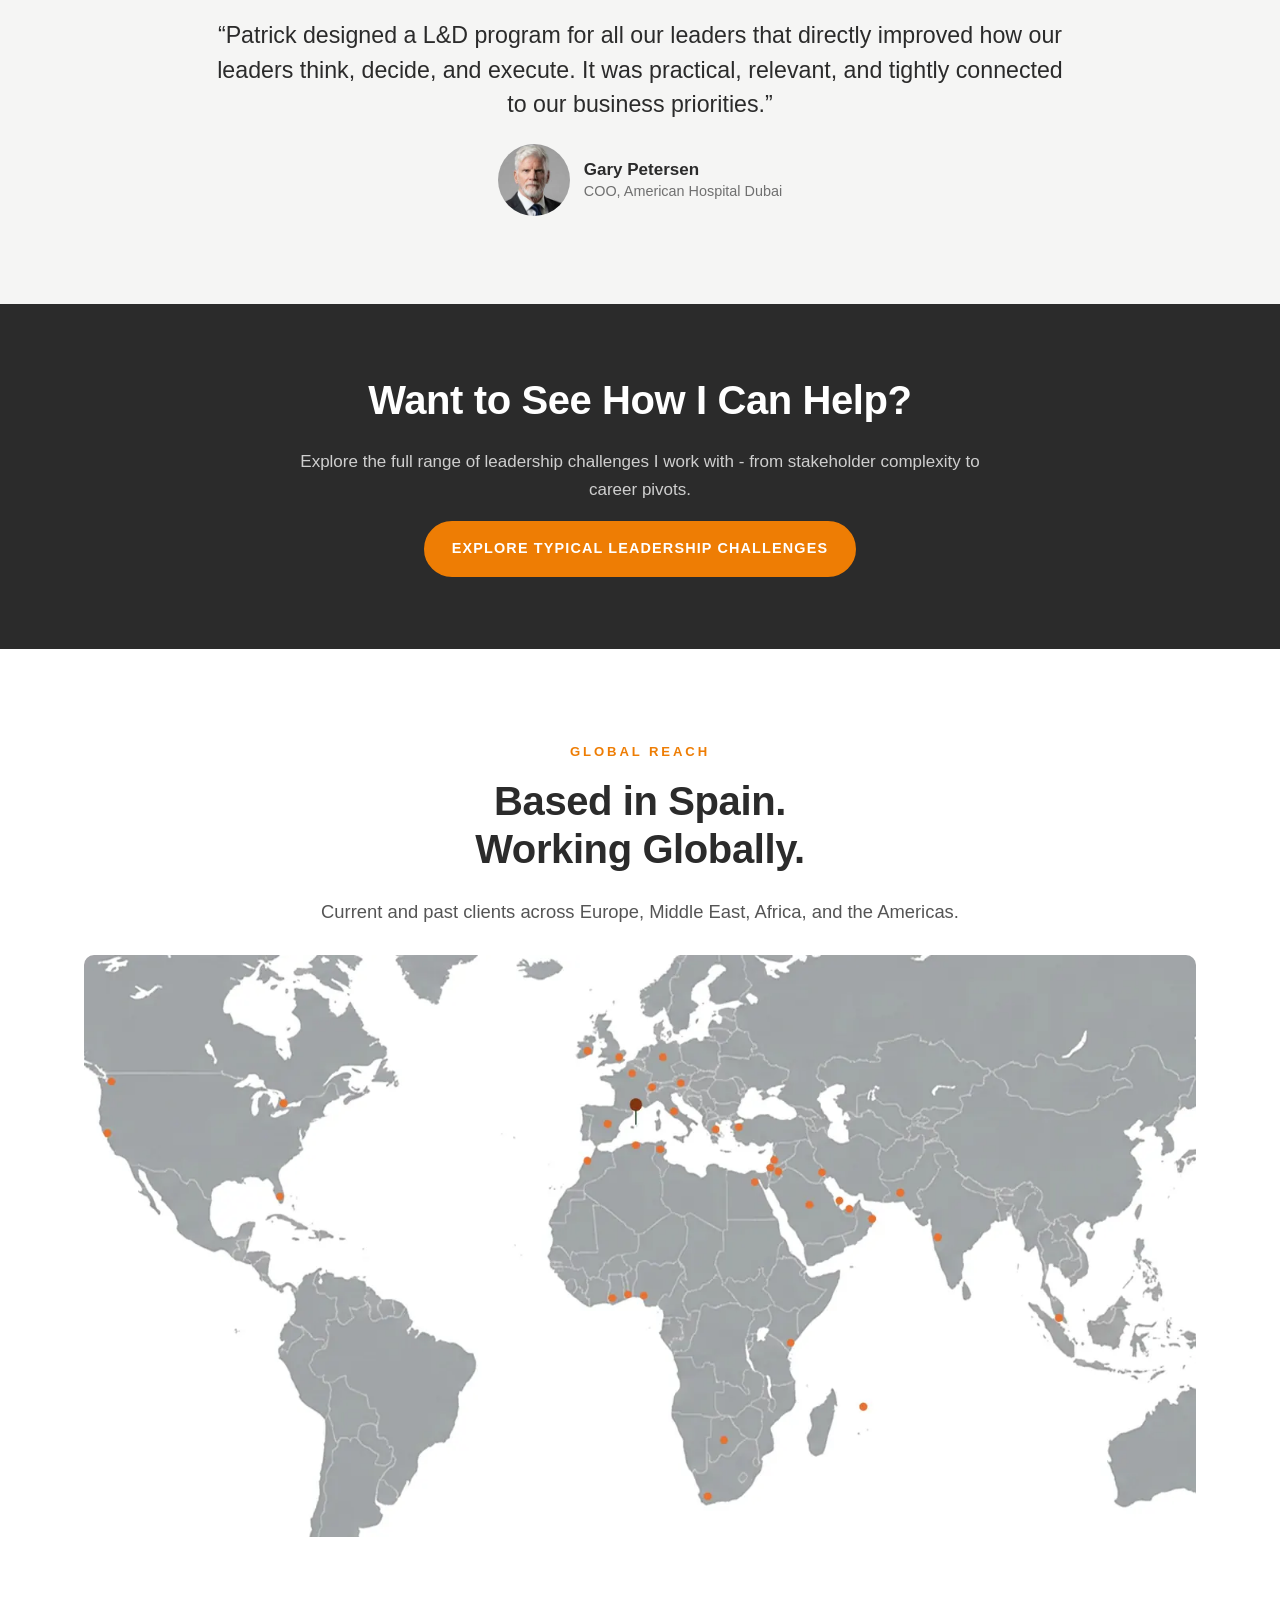
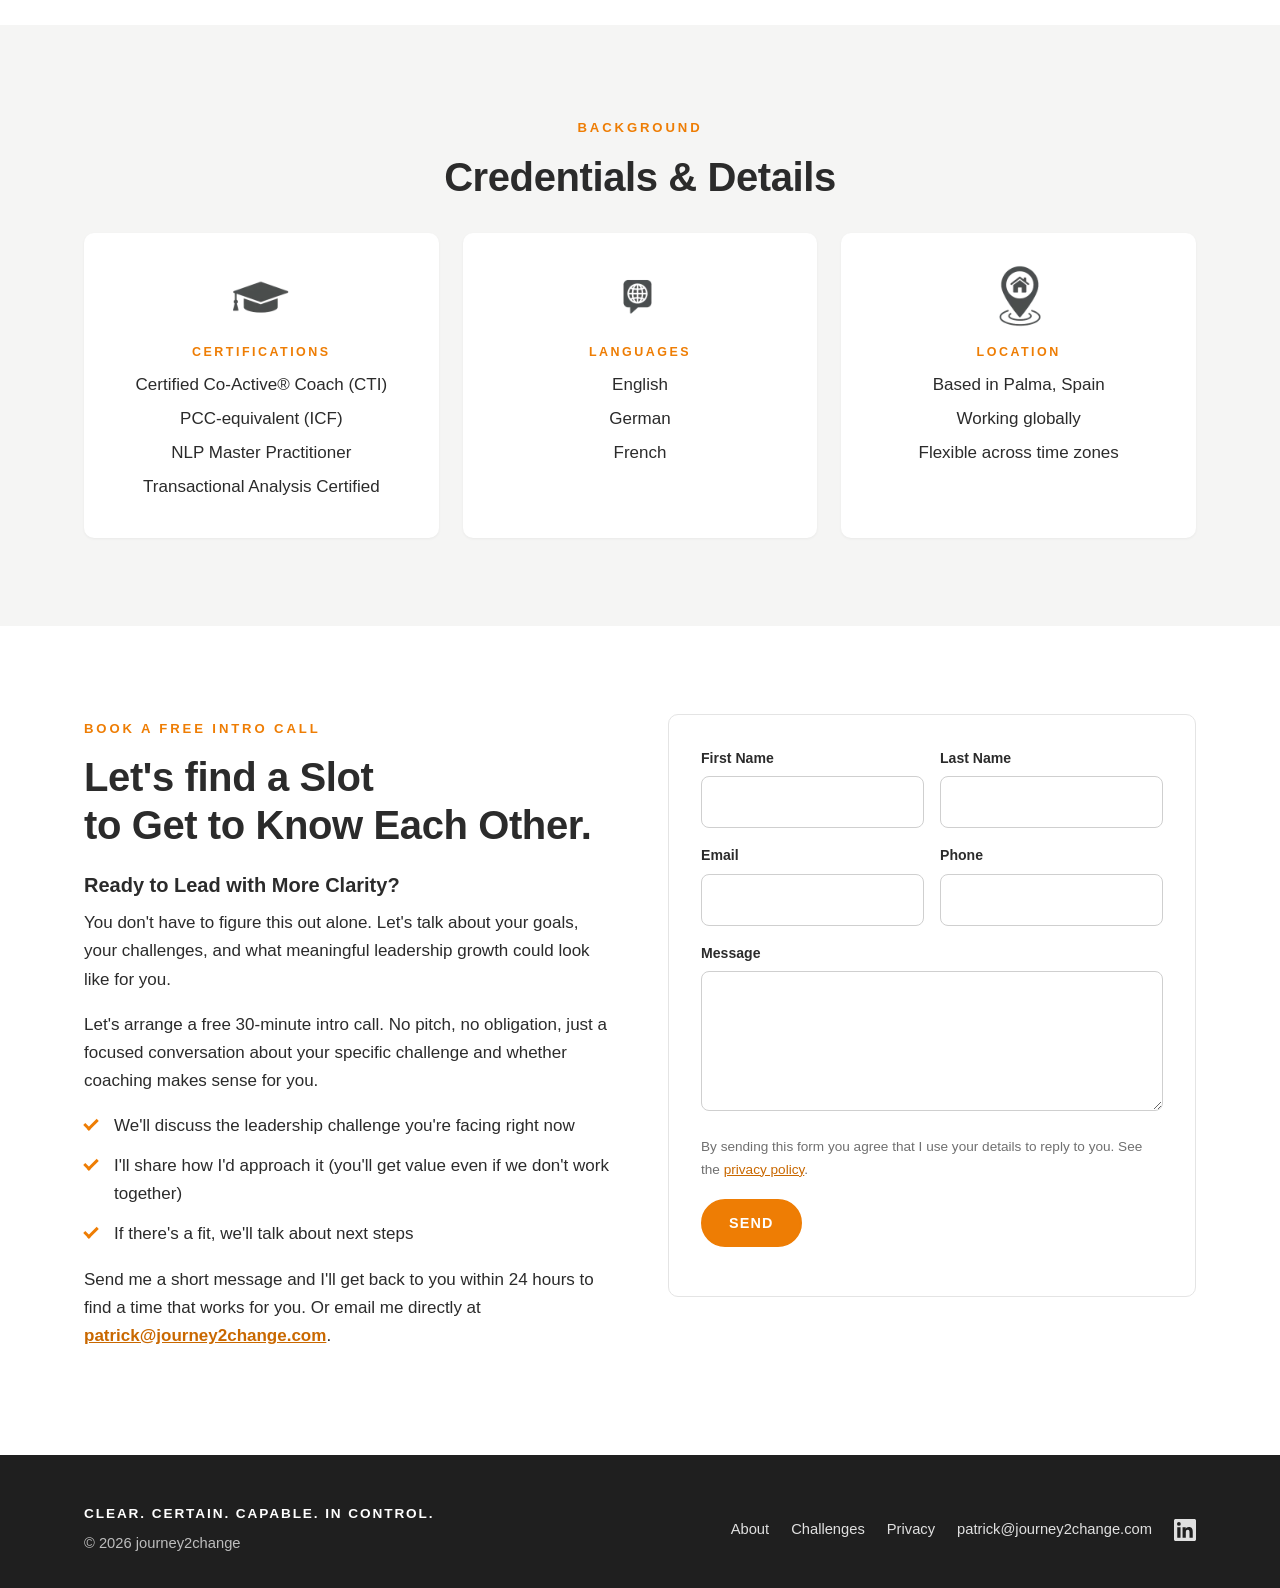
==== commit 964ee0a2: "Add café portrait, sailing photo and Gary Petersen's headshot Taken from the live Wix site so the ne" ====
--- a/about.html
+++ b/about.html
@@ -66,8 +66,7 @@
       <p>Between Microsoft and full-time coaching, I spent 2.5 years living on a sailboat, cruising the Mediterranean. Captaining a boat in open water teaches you things PowerPoint never will: fast decisions with incomplete data, staying calm when the crew is looking to you, leading through situations you didn't plan for. Now I'm based in Palma, still near the water, still learning.</p>
     </div>
     <div>
-      <!-- SAILING PHOTO: replace this portrait with images/sailing.webp once the file is available -->
-      <img class="portrait story-img" src="/images/patrick-glasshall.webp" alt="Patrick" loading="lazy" width="900" height="1350" style="max-height:420px">
+      <img class="portrait story-img" src="/images/sailing.webp" alt="Patrick at the helm of his sailboat on the Mediterranean" loading="lazy" width="760" height="427">
     </div>
   </div>
 
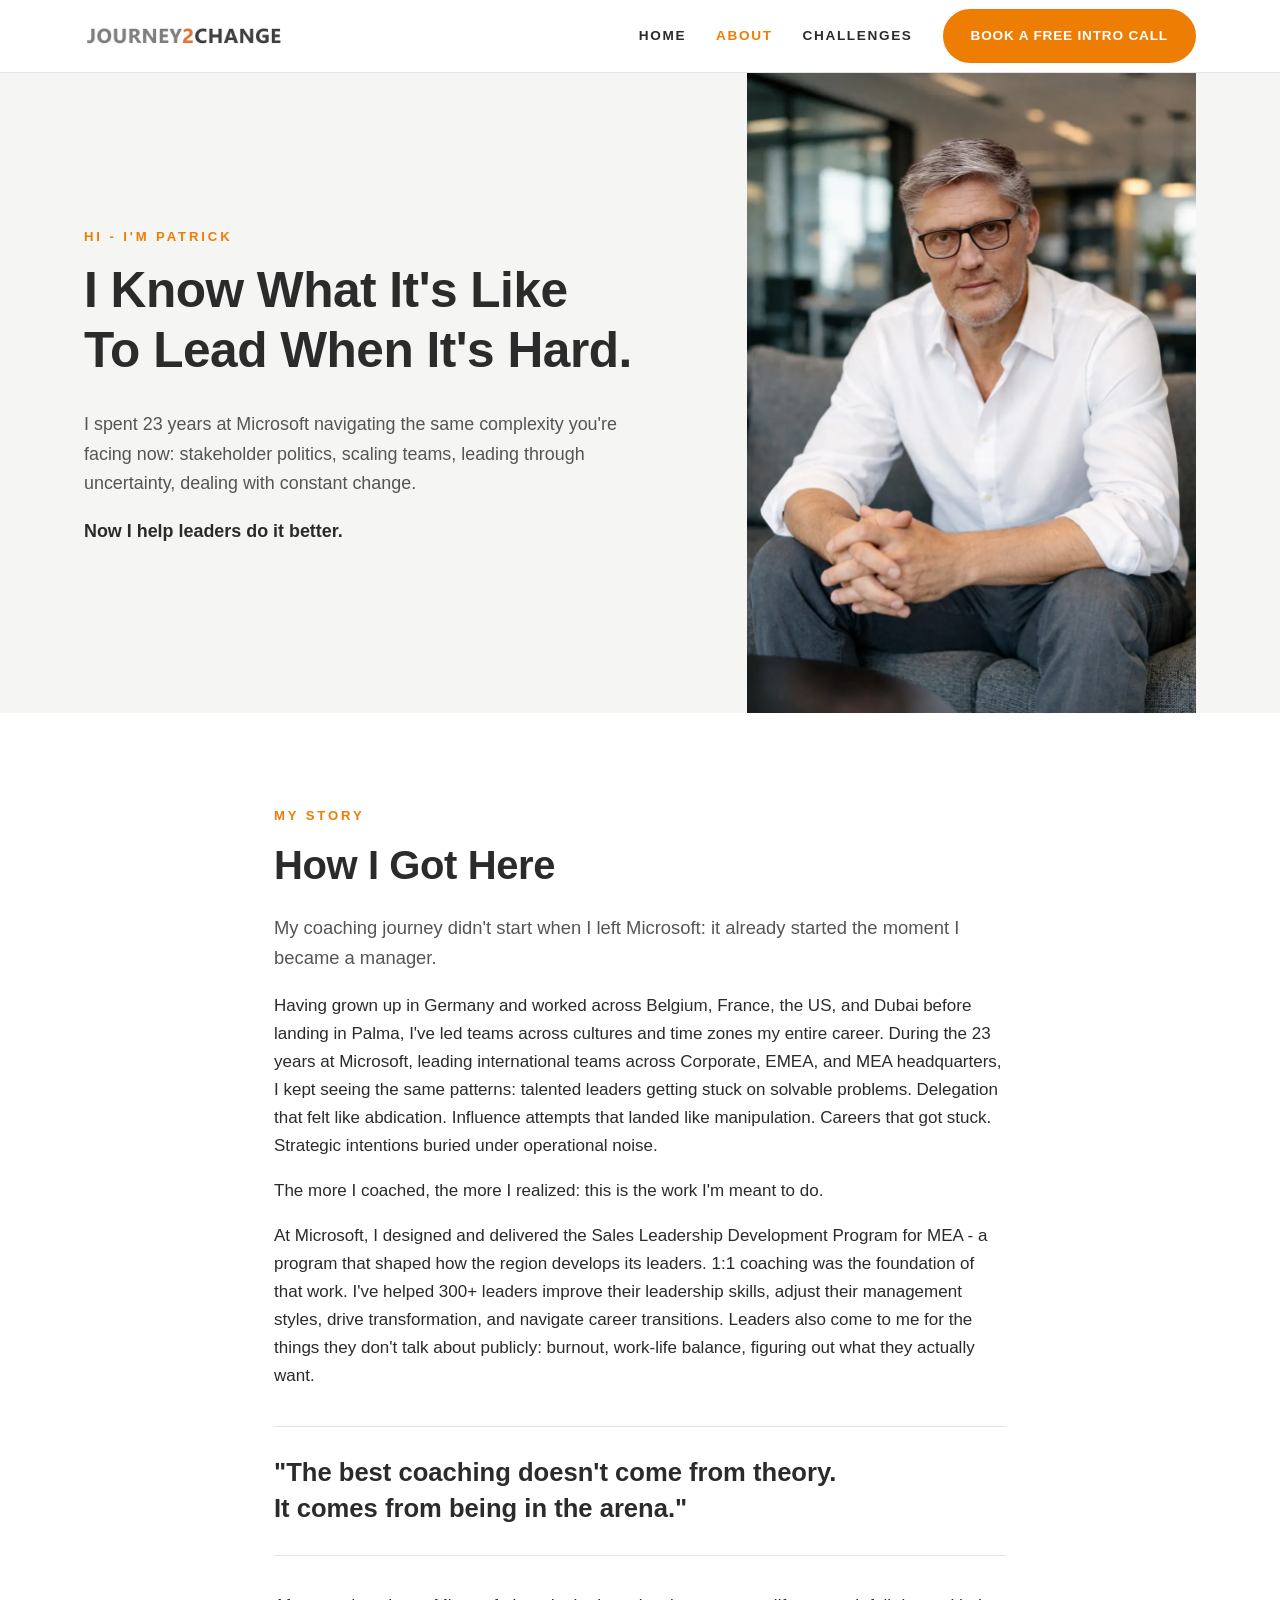
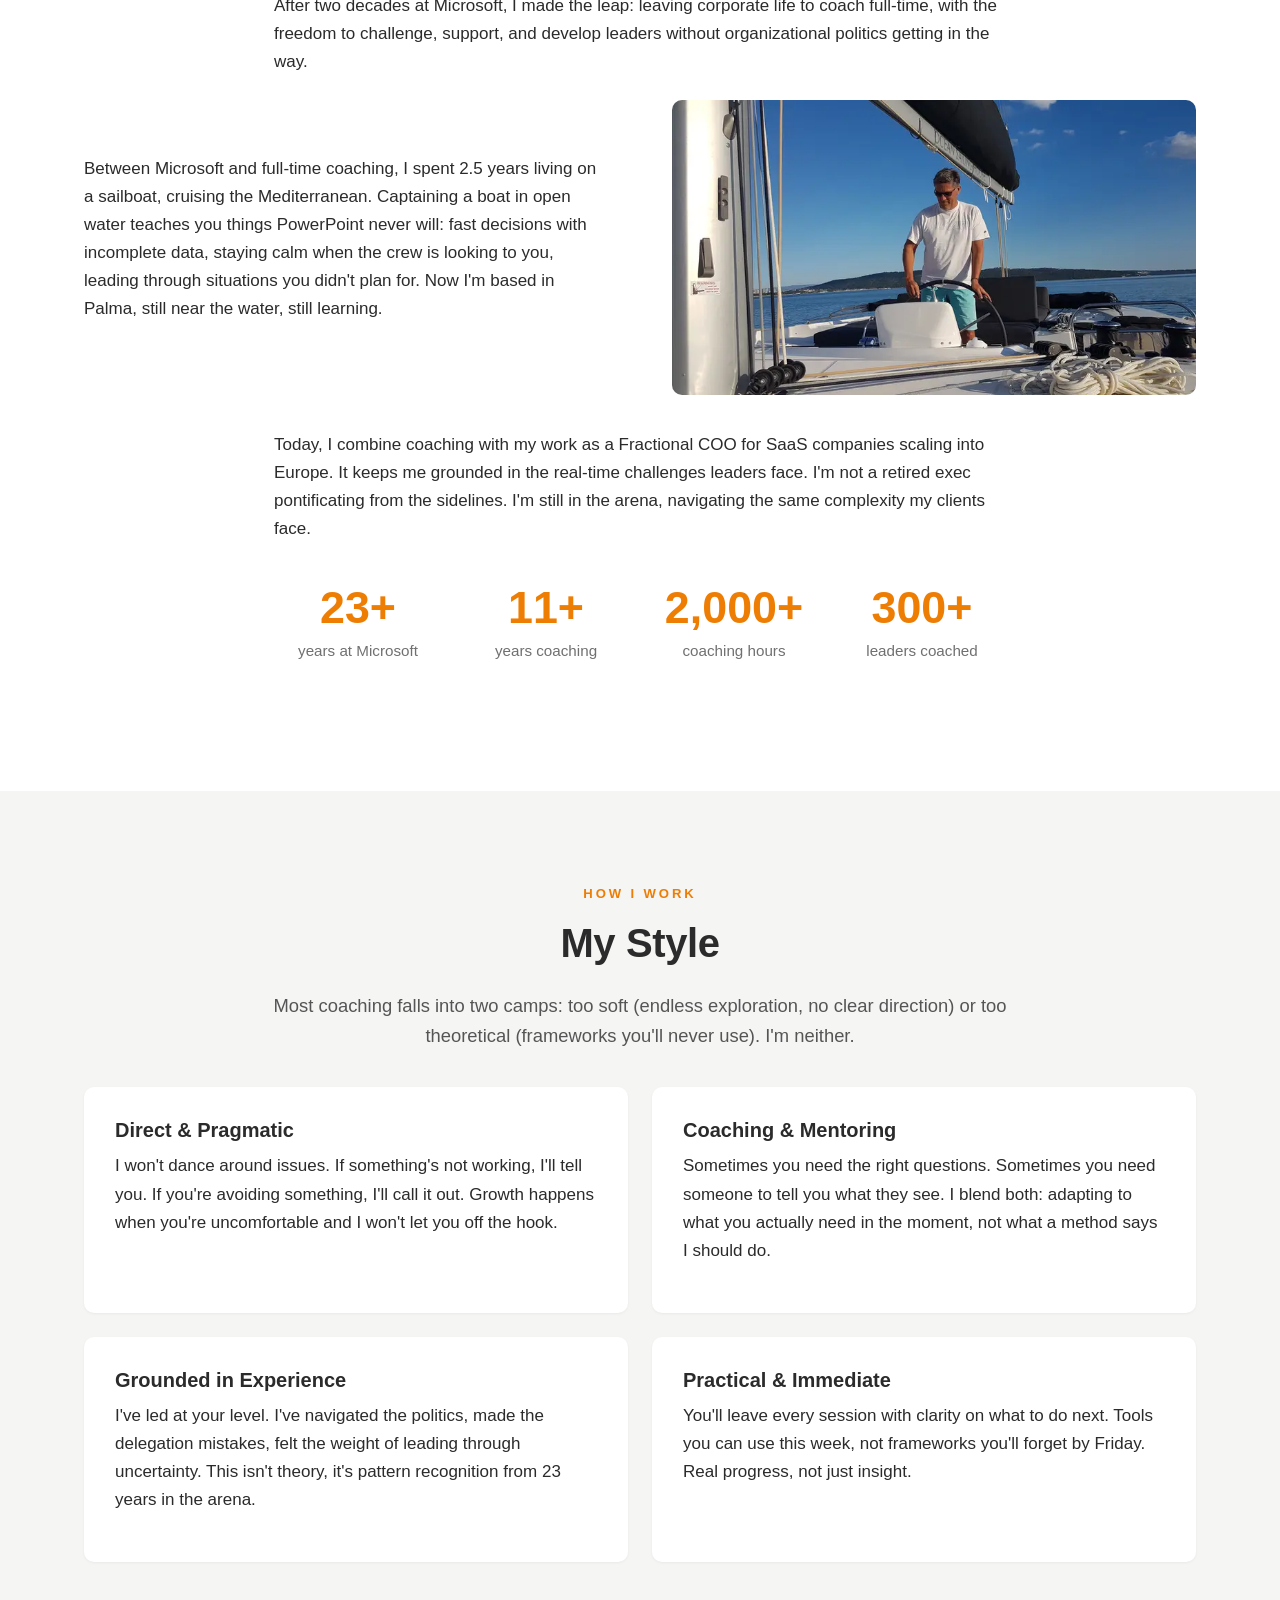
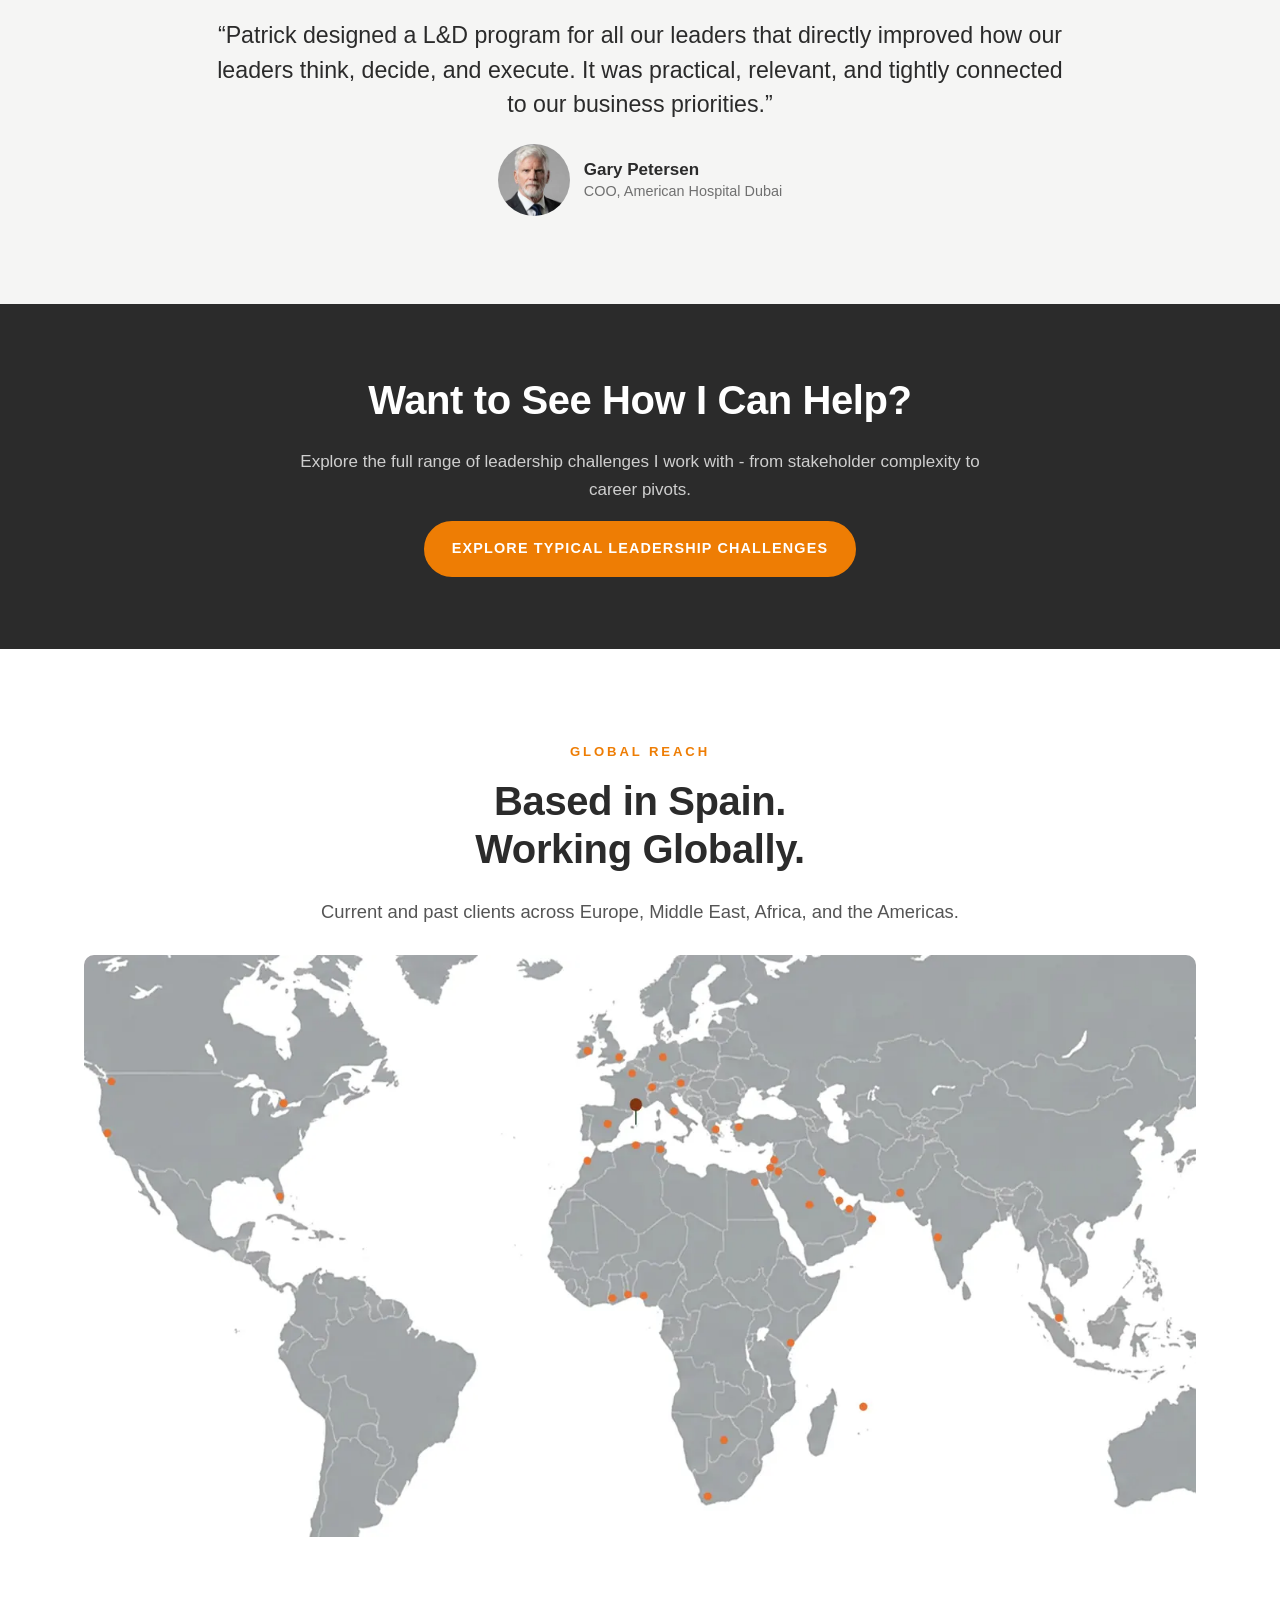
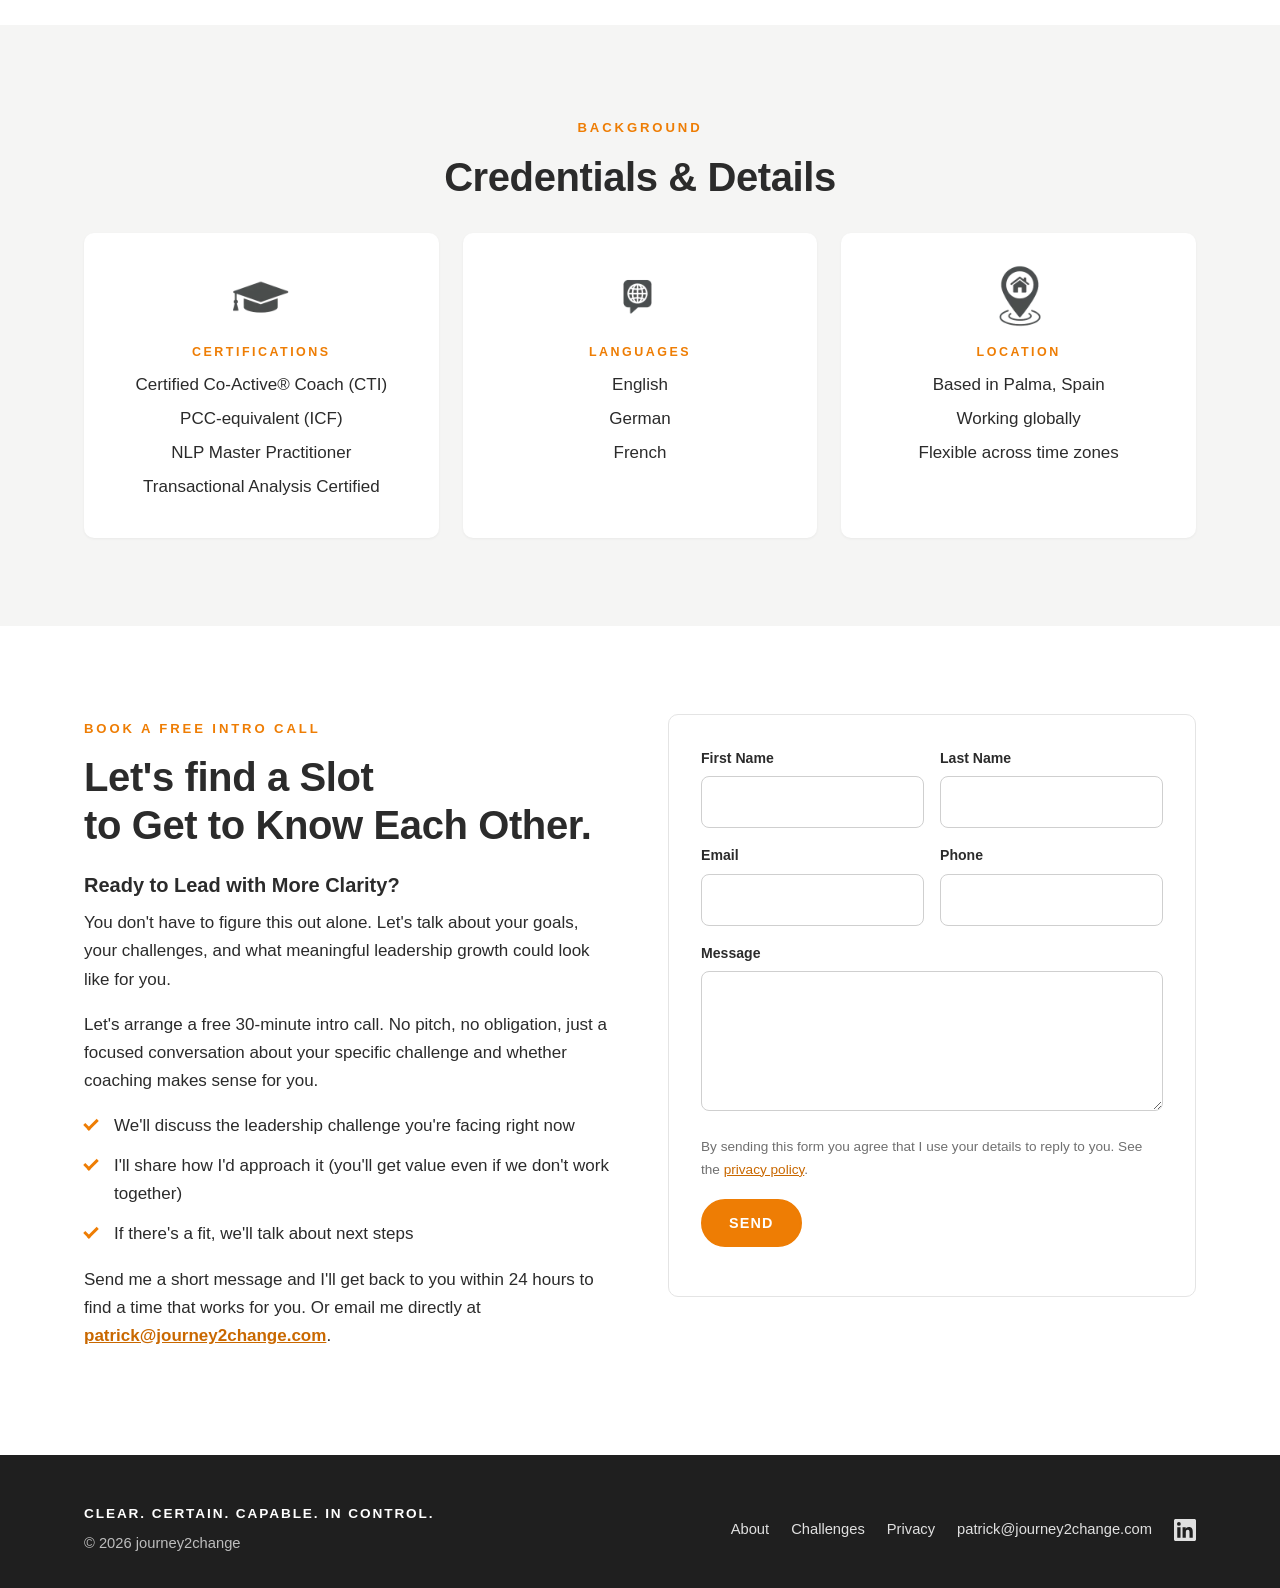
==== commit fe594d2d: "Update leaders coached to 300+ Co-Authored-By: Claude Opus 5.5 <noreply@anthropic.com> Claude-Sessio" ====
--- a/about.html
+++ b/about.html
@@ -4,15 +4,186 @@
   <meta charset="utf-8">
   <meta name="viewport" content="width=device-width, initial-scale=1">
   <title>About Patrick — Executive Coach | journey2change</title>
-  <meta name="description" content="23 years at Microsoft, 11+ years coaching, 250+ leaders coached. Certified Co-Active coach based in Palma, Spain, working globally.">
+  <meta name="description" content="23 years at Microsoft, 11+ years coaching, 300+ leaders coached. Certified Co-Active coach based in Palma, Spain, working globally.">
   <link rel="canonical" href="https://www.journey2change.com/about">
   <meta property="og:type" content="website">
   <meta property="og:title" content="About Patrick — Executive Coach | journey2change">
-  <meta property="og:description" content="23 years at Microsoft, 11+ years coaching, 250+ leaders coached. Certified Co-Active coach based in Palma, Spain, working globally.">
+  <meta property="og:description" content="23 years at Microsoft, 11+ years coaching, 300+ leaders coached. Certified Co-Active coach based in Palma, Spain, working globally.">
   <meta property="og:url" content="https://www.journey2change.com/about">
   <meta property="og:image" content="https://www.journey2change.com/images/og-image.jpg">
   <link rel="icon" href="/favicon.png">
   <link rel="stylesheet" href="/css/style.css">
+  <script type="application/ld+json">
+{
+  "@context": "https://schema.org",
+  "@graph": [
+    {
+      "@type": "Person",
+      "@id": "https://www.journey2change.com/#patrick",
+      "name": "Patrick Schellscheidt",
+      "givenName": "Patrick",
+      "familyName": "Schellscheidt",
+      "jobTitle": "Executive & Leadership Coach",
+      "description": "Executive and leadership coach with 23 years at Microsoft leading international teams across Corporate HQ, EMEA and MEA. More than 300 leaders coached over 11+ years.",
+      "image": "https://www.journey2change.com/images/og-image.jpg",
+      "url": "https://www.journey2change.com/about",
+      "email": "mailto:patrick@journey2change.com",
+      "worksFor": {
+        "@id": "https://www.journey2change.com/#business"
+      },
+      "homeLocation": {
+        "@type": "Place",
+        "name": "Palma, Spain",
+        "address": {
+          "@type": "PostalAddress",
+          "addressLocality": "Palma",
+          "addressRegion": "Illes Balears",
+          "addressCountry": "ES"
+        }
+      },
+      "knowsLanguage": [
+        "English",
+        "German",
+        "French"
+      ],
+      "hasCredential": [
+        {
+          "@type": "EducationalOccupationalCredential",
+          "name": "Certified Co-Active Coach",
+          "credentialCategory": "certification",
+          "recognizedBy": {
+            "@type": "Organization",
+            "name": "Co-Active Training Institute (CTI)"
+          }
+        },
+        {
+          "@type": "EducationalOccupationalCredential",
+          "name": "NLP Master Practitioner",
+          "credentialCategory": "certification"
+        },
+        {
+          "@type": "EducationalOccupationalCredential",
+          "name": "Transactional Analysis",
+          "credentialCategory": "certification"
+        }
+      ],
+      "knowsAbout": [
+        "Executive coaching",
+        "Leadership development",
+        "Stakeholder management",
+        "Influencing without authority",
+        "Decision-making under uncertainty",
+        "Delegation",
+        "Career transitions",
+        "Burnout and sustainable performance",
+        "Change management",
+        "Leading in the tech industry"
+      ],
+      "sameAs": [
+        "https://www.linkedin.com/in/patrickschellscheidt/"
+      ]
+    },
+    {
+      "@type": "ProfessionalService",
+      "@id": "https://www.journey2change.com/#business",
+      "name": "journey2change",
+      "alternateName": "Journey to Change",
+      "url": "https://www.journey2change.com/",
+      "logo": "https://www.journey2change.com/images/logo-j2c.webp",
+      "image": "https://www.journey2change.com/images/og-image.jpg",
+      "description": "Executive and leadership coaching for leaders, founders and high-performers in tech who need a strategic sparring partner.",
+      "slogan": "Clear. Certain. Capable. In control.",
+      "email": "patrick@journey2change.com",
+      "founder": {
+        "@id": "https://www.journey2change.com/#patrick"
+      },
+      "areaServed": "Worldwide",
+      "address": {
+        "@type": "PostalAddress",
+        "addressLocality": "Palma",
+        "addressRegion": "Illes Balears",
+        "addressCountry": "ES"
+      },
+      "knowsLanguage": [
+        "English",
+        "German",
+        "French"
+      ],
+      "sameAs": [
+        "https://www.linkedin.com/in/patrickschellscheidt/"
+      ],
+      "hasOfferCatalog": {
+        "@type": "OfferCatalog",
+        "name": "Coaching services",
+        "itemListElement": [
+          {
+            "@type": "Offer",
+            "itemOffered": {
+              "@type": "Service",
+              "name": "1:1 executive coaching",
+              "description": "One-to-one coaching for leaders over the course of a few months."
+            }
+          },
+          {
+            "@type": "Offer",
+            "itemOffered": {
+              "@type": "Service",
+              "name": "8-week coaching sprint",
+              "description": "A faster, more focused coaching format."
+            }
+          },
+          {
+            "@type": "Offer",
+            "itemOffered": {
+              "@type": "Service",
+              "name": "360 feedback",
+              "description": "Structured feedback on how your team and stakeholders see you, as a starting point for coaching."
+            }
+          },
+          {
+            "@type": "Offer",
+            "itemOffered": {
+              "@type": "Service",
+              "name": "Leadership team programs",
+              "description": "Coaching and development programs designed for whole leadership teams."
+            }
+          },
+          {
+            "@type": "Offer",
+            "itemOffered": {
+              "@type": "Service",
+              "name": "Free 30-minute intro call",
+              "description": "A focused conversation about your leadership challenge and whether coaching makes sense for you."
+            }
+          }
+        ]
+      }
+    },
+    {
+      "@type": "WebSite",
+      "@id": "https://www.journey2change.com/#website",
+      "url": "https://www.journey2change.com/",
+      "name": "journey2change",
+      "publisher": {
+        "@id": "https://www.journey2change.com/#business"
+      },
+      "inLanguage": "en"
+    },
+    {
+      "@type": "AboutPage",
+      "@id": "https://www.journey2change.com/about#webpage",
+      "url": "https://www.journey2change.com/about",
+      "name": "About Patrick",
+      "isPartOf": {
+        "@id": "https://www.journey2change.com/#website"
+      },
+      "mainEntity": {
+        "@id": "https://www.journey2change.com/#patrick"
+      }
+    }
+  ]
+}
+  </script>
 </head>
 <body>
 
@@ -54,7 +225,7 @@
     <p class="lead">My coaching journey didn't start when I left Microsoft: it already started the moment I became a manager.</p>
     <p>Having grown up in Germany and worked across Belgium, France, the US, and Dubai before landing in Palma, I've led teams across cultures and time zones my entire career. During the 23 years at Microsoft, leading international teams across Corporate, EMEA, and MEA headquarters, I kept seeing the same patterns: talented leaders getting stuck on solvable problems. Delegation that felt like abdication. Influence attempts that landed like manipulation. Careers that got stuck. Strategic intentions buried under operational noise.</p>
     <p>The more I coached, the more I realized: this is the work I'm meant to do.</p>
-    <p>At Microsoft, I designed and delivered the Sales Leadership Development Program for MEA - a program that shaped how the region develops its leaders. 1:1 coaching was the foundation of that work. I've helped 250+ leaders improve their leadership skills, adjust their management styles, drive transformation, and navigate career transitions. Leaders also come to me for the things they don't talk about publicly: burnout, work-life balance, figuring out what they actually want.</p>
+    <p>At Microsoft, I designed and delivered the Sales Leadership Development Program for MEA - a program that shaped how the region develops its leaders. 1:1 coaching was the foundation of that work. I've helped 300+ leaders improve their leadership skills, adjust their management styles, drive transformation, and navigate career transitions. Leaders also come to me for the things they don't talk about publicly: burnout, work-life balance, figuring out what they actually want.</p>
 
     <div class="pull-quote">"The best coaching doesn't come from theory.<br>It comes from being in the arena."</div>
 
@@ -76,7 +247,7 @@
       <div><div class="stat-num">23+</div><div class="stat-label">years at Microsoft</div></div>
       <div><div class="stat-num">11+</div><div class="stat-label">years coaching</div></div>
       <div><div class="stat-num">2,000+</div><div class="stat-label">coaching hours</div></div>
-      <div><div class="stat-num">250+</div><div class="stat-label">leaders coached</div></div>
+      <div><div class="stat-num">300+</div><div class="stat-label">leaders coached</div></div>
     </div>
   </div>
 </section>
